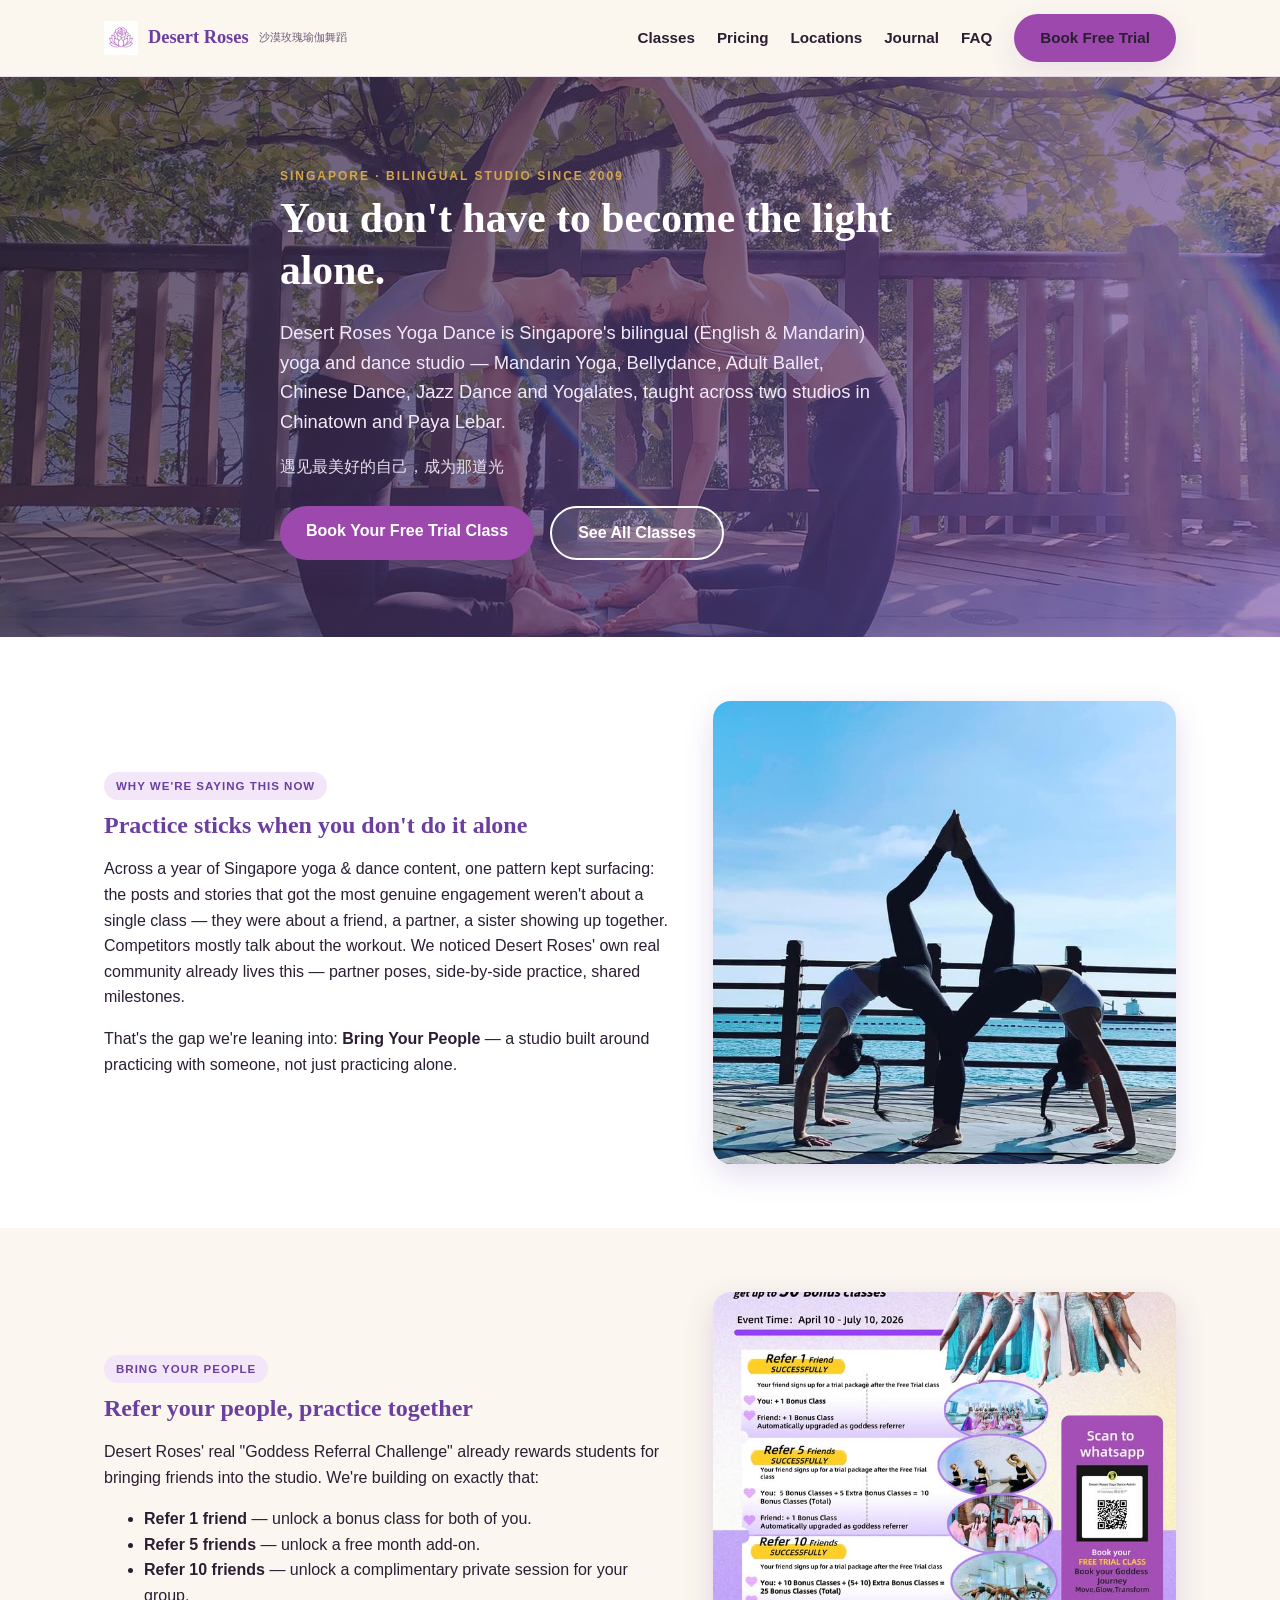
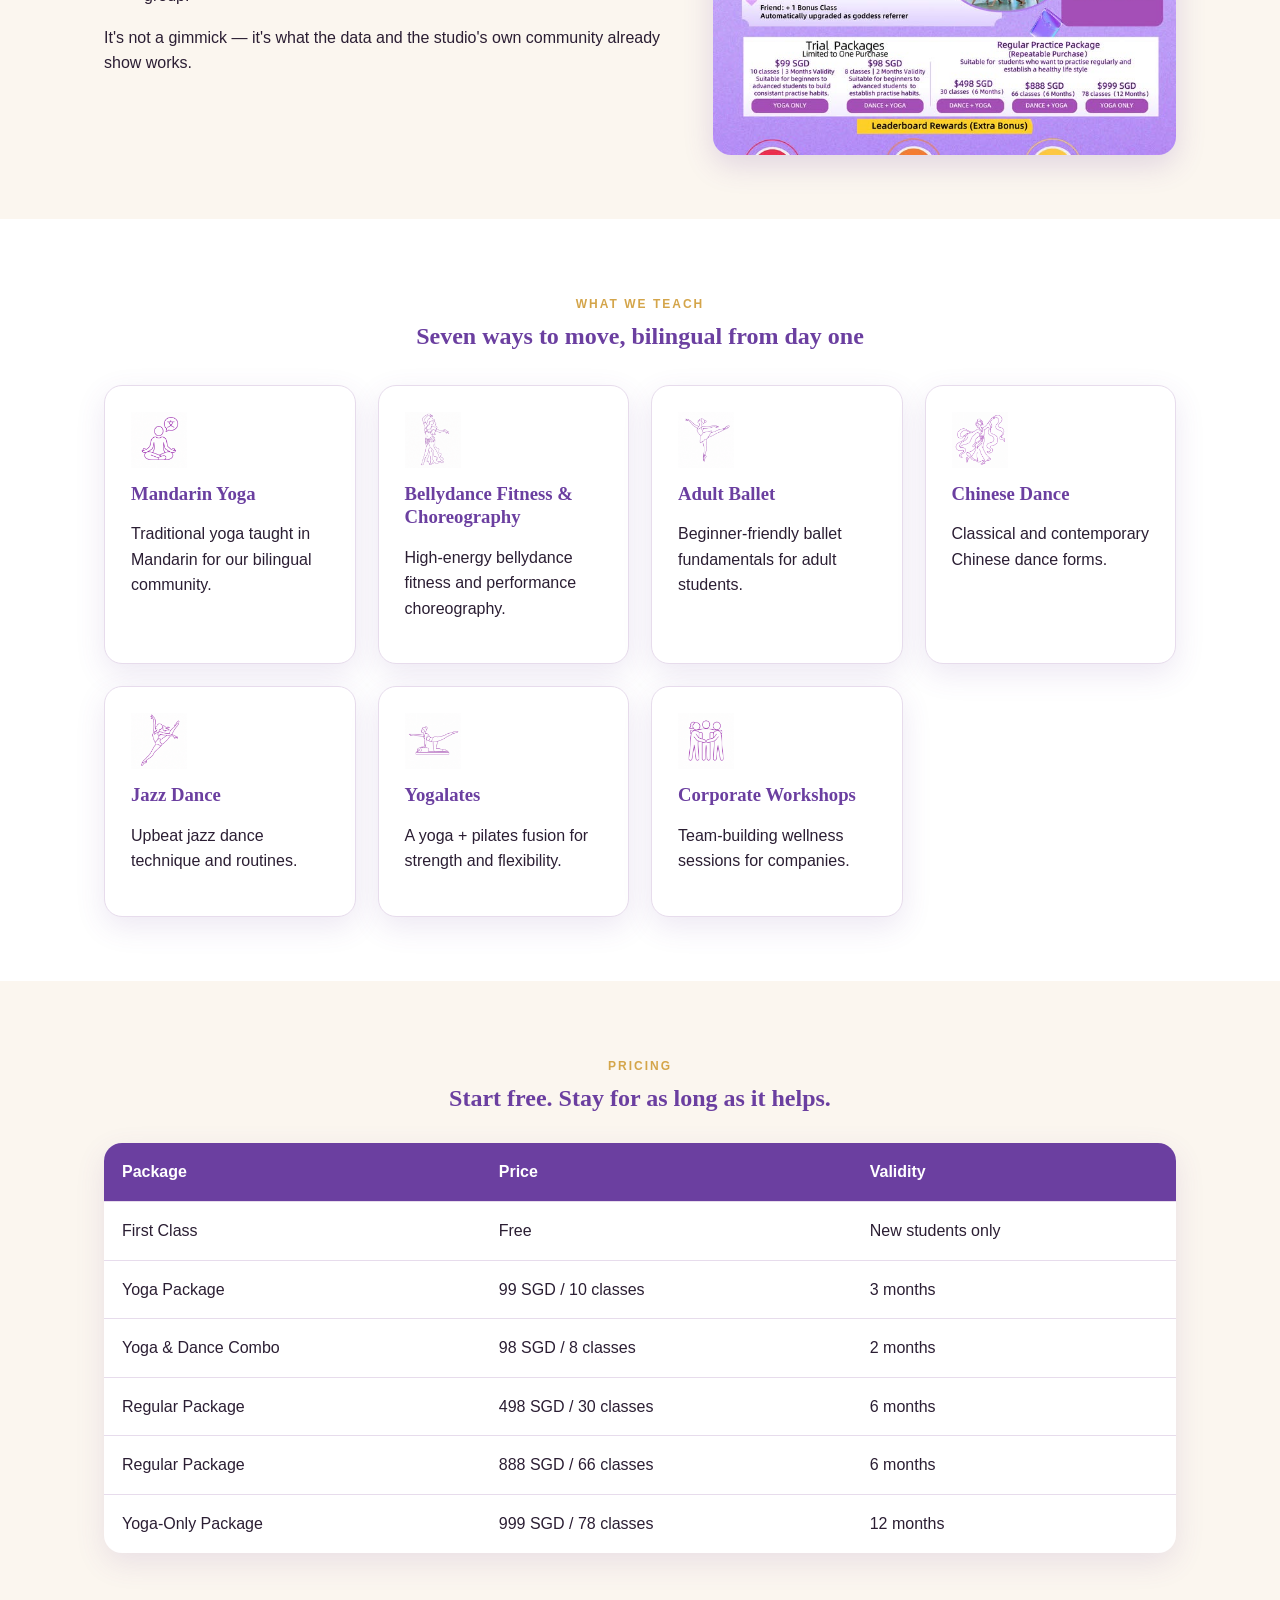
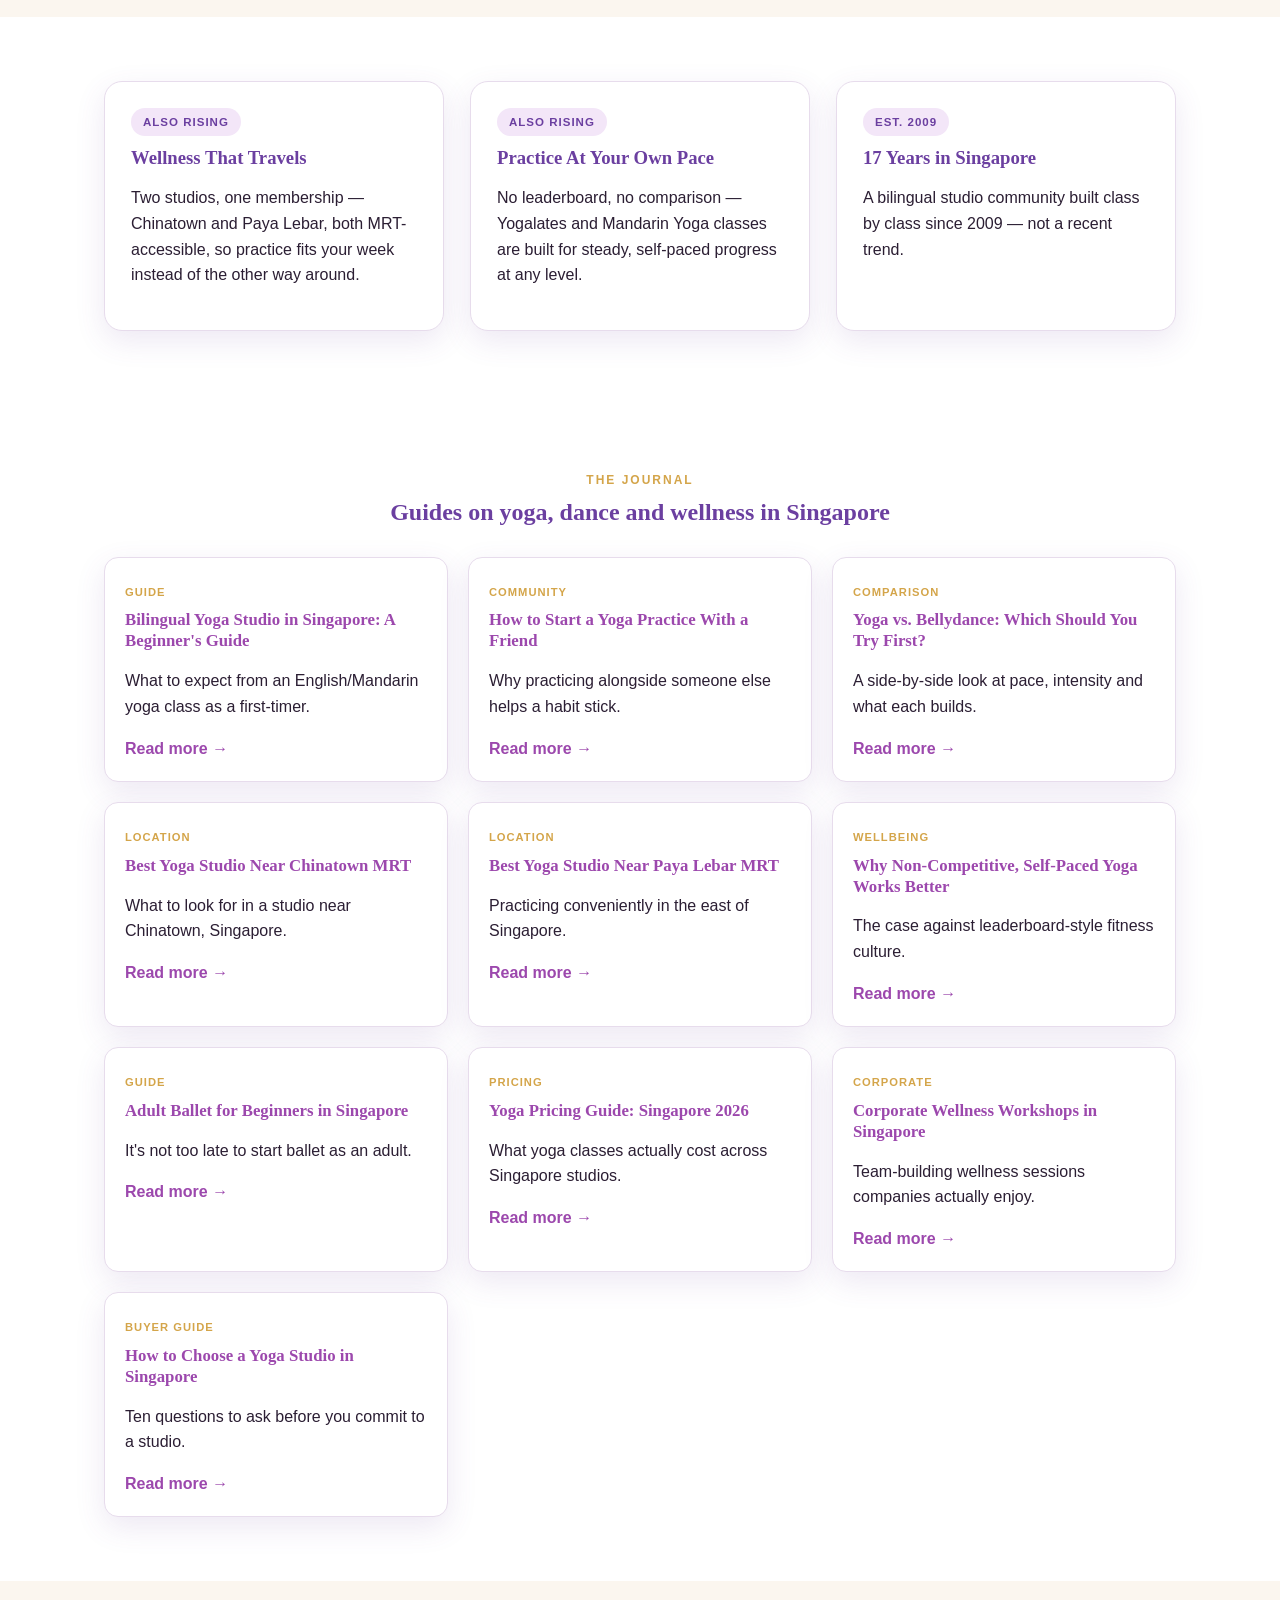
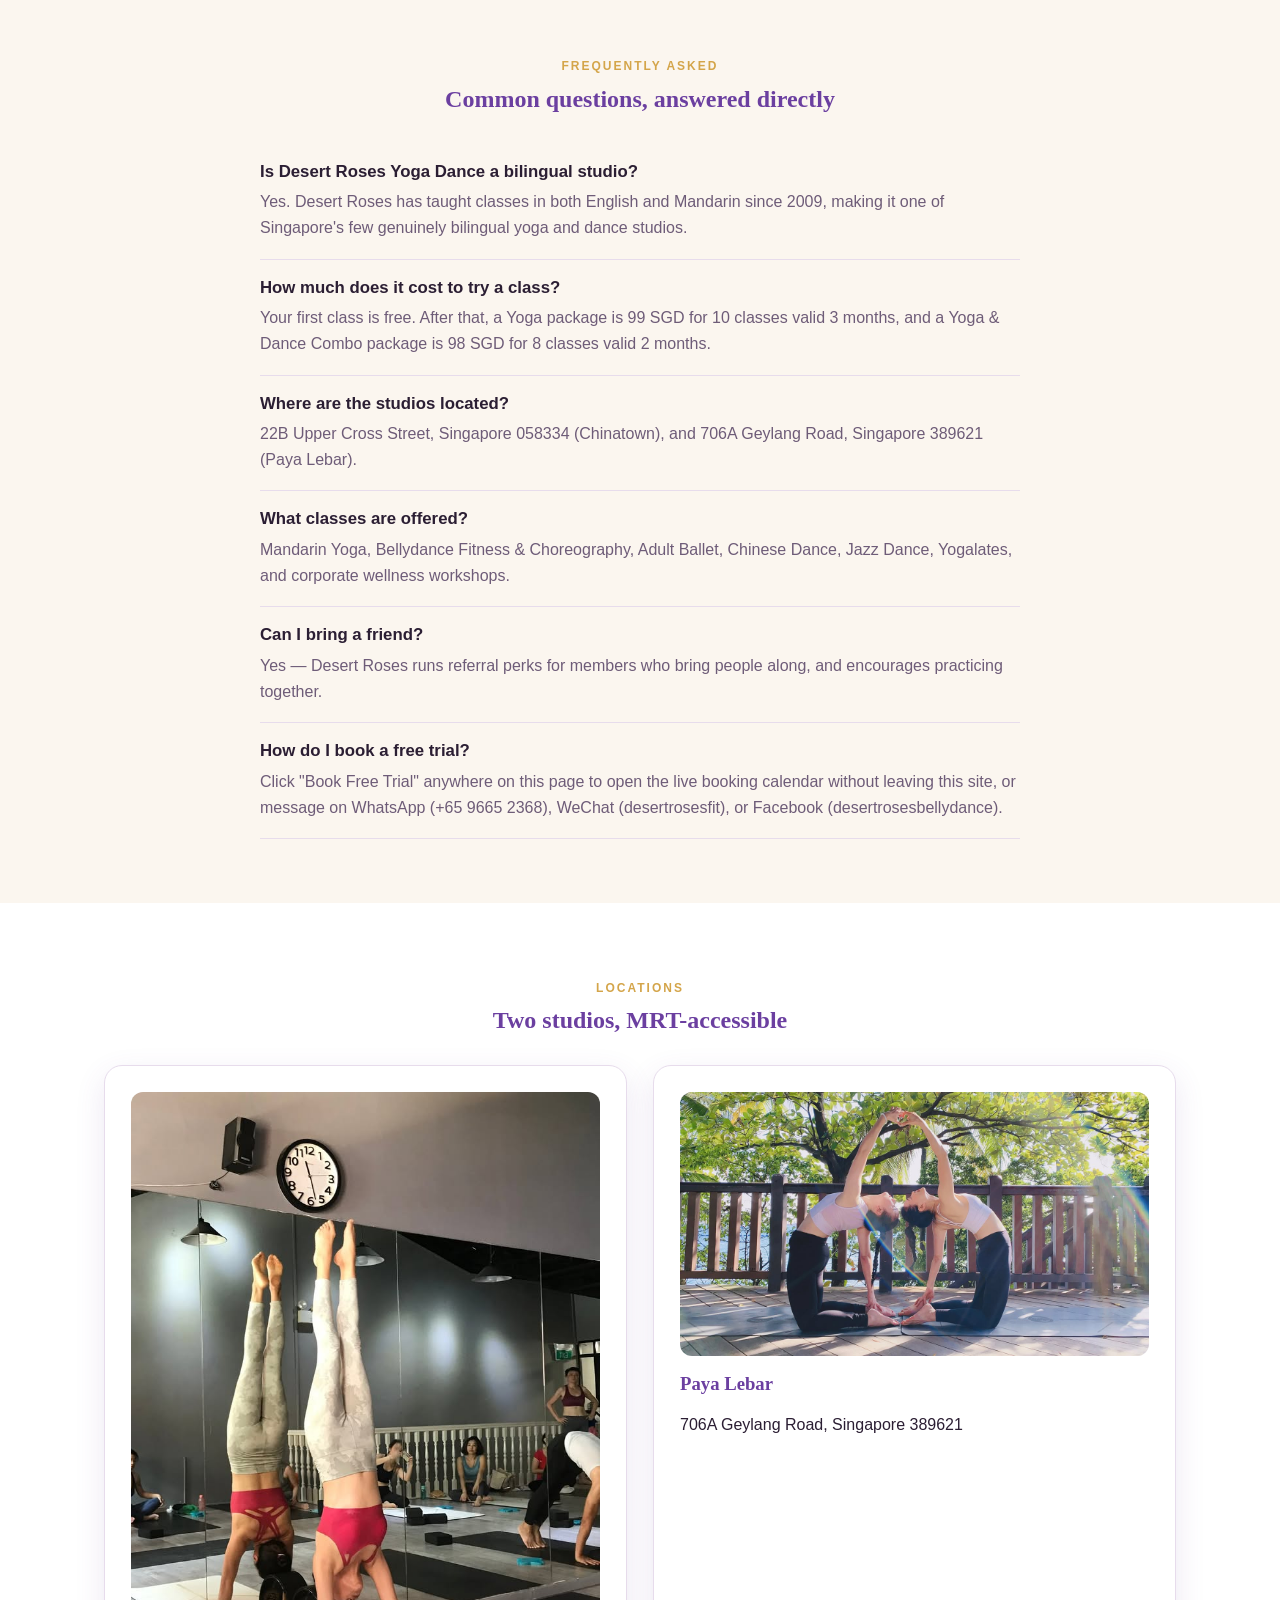
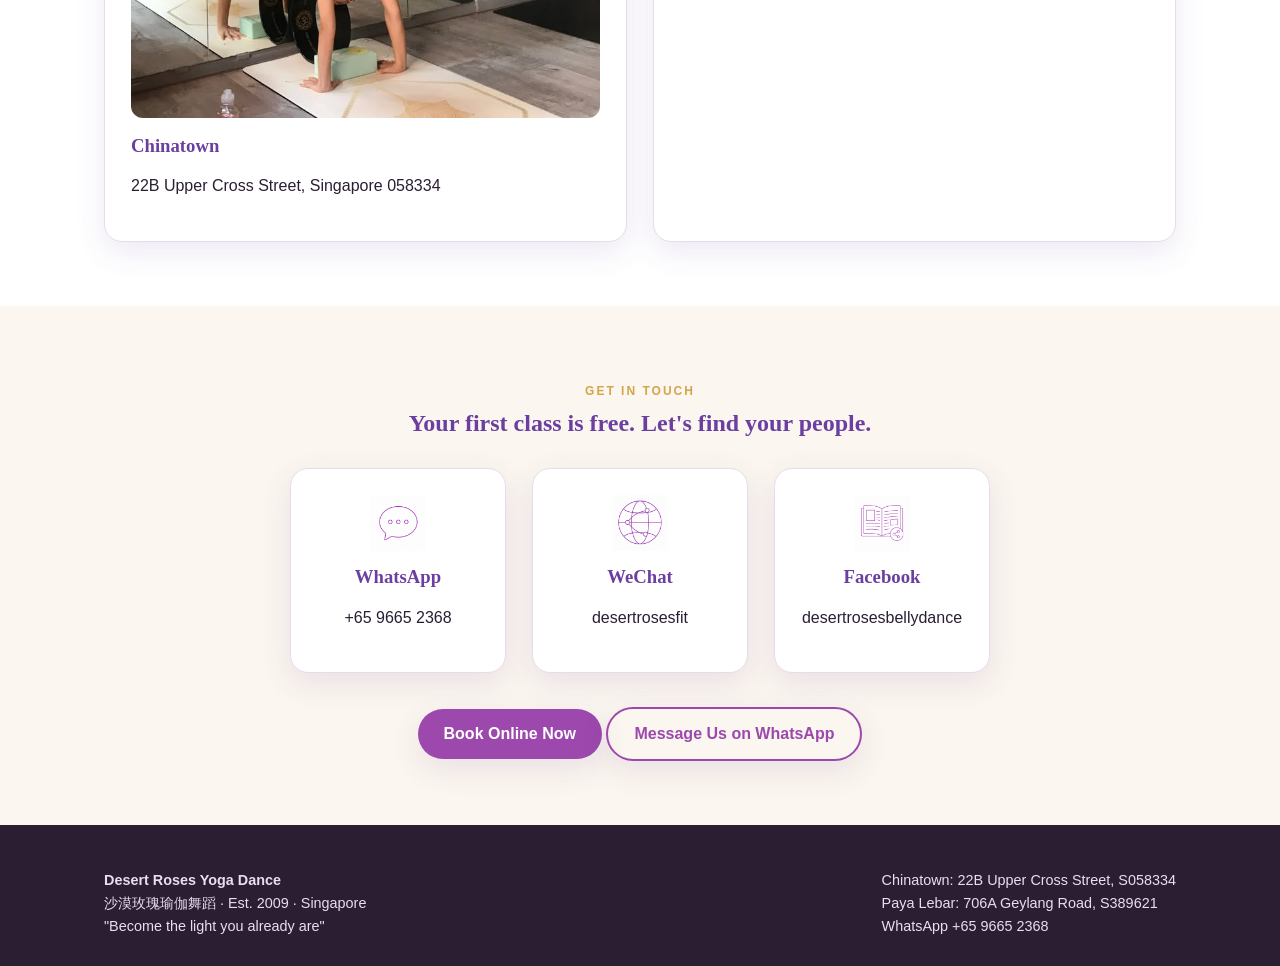
==== index.html @ da68d46b "initial commit" ====
<!DOCTYPE html>
<html lang="en">
<head>
<meta charset="UTF-8">
<meta name="viewport" content="width=device-width, initial-scale=1.0">
<title>Desert Roses Yoga Dance | Bilingual Yoga &amp; Bellydance Studio Singapore</title>
<meta name="description" content="Desert Roses Yoga Dance is Singapore's bilingual (English/Mandarin) yoga and dance studio since 2009, with locations in Chinatown and Paya Lebar. Mandarin Yoga, Bellydance, Adult Ballet, Chinese Dance, Jazz Dance, Yogalates and corporate wellness workshops. First class free.">
<meta name="keywords" content="yoga studio Singapore, bilingual yoga Singapore, Mandarin yoga, bellydance fitness Singapore, adult ballet Singapore, Chinese dance classes, Yogalates, corporate wellness workshop Singapore, yoga Chinatown, yoga Paya Lebar, Desert Roses Yoga Dance">
<link rel="canonical" href="https://www.dryogadance.com/">
<meta name="robots" content="index, follow">
<meta name="author" content="Desert Roses Yoga Dance">
<meta name="geo.region" content="SG">
<meta name="geo.placename" content="Singapore">

<!-- Open Graph -->
<meta property="og:type" content="website">
<meta property="og:site_name" content="Desert Roses Yoga Dance">
<meta property="og:title" content="Desert Roses Yoga Dance | Bilingual Yoga &amp; Bellydance Studio Singapore">
<meta property="og:description" content="Bilingual yoga and dance in Chinatown &amp; Paya Lebar since 2009. Mandarin Yoga, Bellydance, Adult Ballet, Chinese Dance, Jazz, Yogalates &amp; corporate workshops. Your first class is free.">
<meta property="og:image" content="https://www.dryogadance.com/assets/og-image.jpg">
<meta property="og:image:width" content="1200">
<meta property="og:image:height" content="630">
<meta property="og:url" content="https://www.dryogadance.com/">
<meta property="og:locale" content="en_SG">

<!-- Twitter Card -->
<meta name="twitter:card" content="summary_large_image">
<meta name="twitter:title" content="Desert Roses Yoga Dance | Bilingual Yoga Studio Singapore">
<meta name="twitter:description" content="Bilingual (EN/中文) yoga &amp; dance studio in Singapore since 2009 — Chinatown &amp; Paya Lebar. Bring a friend, first class free.">
<meta name="twitter:image" content="https://www.dryogadance.com/assets/og-image.jpg">

<link rel="icon" type="image/png" sizes="32x32" href="assets/favicon-32.png">
<link rel="icon" type="image/png" sizes="16x16" href="assets/favicon-16.png">
<link rel="apple-touch-icon" sizes="180x180" href="assets/favicon-180.png">
<link rel="icon" type="image/png" sizes="192x192" href="assets/favicon-192.png">
<link rel="stylesheet" href="assets/style.css">

<script type="application/ld+json">
{
  "@context": "https://schema.org",
  "@type": "LocalBusiness",
  "@id": "https://www.dryogadance.com/#chinatown",
  "name": "Desert Roses Yoga Dance (Chinatown)",
  "alternateName": "沙漠玫瑰瑜伽舞蹈",
  "description": "Bilingual yoga and dance studio offering Mandarin Yoga, Bellydance, Adult Ballet, Chinese Dance, Jazz Dance and Yogalates.",
  "url": "https://www.dryogadance.com/",
  "image": "https://www.dryogadance.com/assets/og-image.jpg",
  "telephone": "+65-9665-2368",
  "priceRange": "$$",
  "foundingDate": "2009",
  "address": {
    "@type": "PostalAddress",
    "streetAddress": "22B Upper Cross Street",
    "addressLocality": "Singapore",
    "postalCode": "058334",
    "addressCountry": "SG"
  },
  "sameAs": [
    "https://www.facebook.com/desertrosesbellydance"
  ]
}
</script>
<script type="application/ld+json">
{
  "@context": "https://schema.org",
  "@type": "LocalBusiness",
  "@id": "https://www.dryogadance.com/#payalebar",
  "name": "Desert Roses Yoga Dance (Paya Lebar)",
  "alternateName": "沙漠玫瑰瑜伽舞蹈",
  "description": "Bilingual yoga and dance studio offering Mandarin Yoga, Bellydance, Adult Ballet, Chinese Dance, Jazz Dance and Yogalates.",
  "url": "https://www.dryogadance.com/",
  "image": "https://www.dryogadance.com/assets/og-image.jpg",
  "telephone": "+65-9665-2368",
  "priceRange": "$$",
  "foundingDate": "2009",
  "address": {
    "@type": "PostalAddress",
    "streetAddress": "706A Geylang Road",
    "addressLocality": "Singapore",
    "postalCode": "389621",
    "addressCountry": "SG"
  },
  "sameAs": [
    "https://www.facebook.com/desertrosesbellydance"
  ]
}
</script>
<script type="application/ld+json">
{
  "@context": "https://schema.org",
  "@type": "Organization",
  "name": "Desert Roses Yoga Dance",
  "alternateName": "沙漠玫瑰瑜伽舞蹈",
  "url": "https://www.dryogadance.com/",
  "logo": "https://www.dryogadance.com/assets/favicon-512.png",
  "foundingDate": "2009",
  "slogan": "Become the light you already are / 遇见最美好的自己，成为那道光",
  "sameAs": [
    "https://www.facebook.com/desertrosesbellydance"
  ],
  "contactPoint": {
    "@type": "ContactPoint",
    "contactType": "customer service",
    "telephone": "+65-9665-2368",
    "areaServed": "SG",
    "availableLanguage": ["English", "Chinese"]
  }
}
</script>
<script type="application/ld+json">
{
  "@context": "https://schema.org",
  "@type": "FAQPage",
  "mainEntity": [
    {
      "@type": "Question",
      "name": "Is Desert Roses Yoga Dance a bilingual studio?",
      "acceptedAnswer": {
        "@type": "Answer",
        "text": "Yes. Desert Roses Yoga Dance has taught classes in both English and Mandarin since 2009, making it one of Singapore's few genuinely bilingual yoga and dance studios."
      }
    },
    {
      "@type": "Question",
      "name": "How much does it cost to try a class at Desert Roses?",
      "acceptedAnswer": {
        "@type": "Answer",
        "text": "Your first class is free. After that, a Yoga package is 99 SGD for 10 classes valid 3 months, and a Yoga & Dance Combo package is 98 SGD for 8 classes valid 2 months."
      }
    },
    {
      "@type": "Question",
      "name": "Where are Desert Roses Yoga Dance studios located?",
      "acceptedAnswer": {
        "@type": "Answer",
        "text": "Desert Roses has two Singapore locations: 22B Upper Cross Street, Singapore 058334 (Chinatown), and 706A Geylang Road, Singapore 389621 (Paya Lebar)."
      }
    },
    {
      "@type": "Question",
      "name": "What classes does Desert Roses Yoga Dance offer?",
      "acceptedAnswer": {
        "@type": "Answer",
        "text": "Mandarin Yoga, Bellydance Fitness &amp; Choreography, Adult Ballet, Chinese Dance, Jazz Dance, Yogalates, and corporate wellness workshops/team building sessions."
      }
    },
    {
      "@type": "Question",
      "name": "Can I bring a friend to Desert Roses classes?",
      "acceptedAnswer": {
        "@type": "Answer",
        "text": "Yes — Desert Roses actively encourages practicing with friends and runs referral perks for members who bring people along, because members who arrive with a friend show noticeably stronger commitment to their practice."
      }
    },
    {
      "@type": "Question",
      "name": "How do I book a free trial class at Desert Roses?",
      "acceptedAnswer": {
        "@type": "Answer",
        "text": "Click 'Book Free Trial' anywhere on this site to open the live booking calendar in place, or message Desert Roses on WhatsApp at +65 9665 2368, on WeChat at desertrosesfit, or via Facebook at desertrosesbellydance."
      }
    }
  ]
}
</script>
<script type="application/ld+json">
{
  "@context": "https://schema.org",
  "@type": "BreadcrumbList",
  "itemListElement": [
    {"@type":"ListItem","position":1,"name":"Home","item":"https://www.dryogadance.com/"}
  ]
}
</script>
</head>
<body>

<nav class="site-nav">
  <div class="row container">
    <a href="index.html" class="brand-mark"><img src="assets/favicon-192.png" alt="Desert Roses Yoga Dance logo">Desert Roses<span class="zh">沙漠玫瑰瑜伽舞蹈</span></a>
    <div class="nav-links">
      <a href="#offerings">Classes</a>
      <a href="#pricing">Pricing</a>
      <a href="#locations">Locations</a>
      <a href="#journal">Journal</a>
      <a href="#faq">FAQ</a>
      <a href="https://www.dryogadance.com/book" class="pill-btn" data-open-booking="https://www.dryogadance.com/book" data-booking-label="Book Your Free Trial Class">Book Free Trial</a>
    </div>
  </div>
</nav>

<header class="hero">
  <div class="container">
    <p class="eyebrow">Singapore · Bilingual Studio Since 2009</p>
    <h1>You don't have to become the light alone.</h1>
    <p class="lede">Desert Roses Yoga Dance is Singapore's bilingual (English &amp; Mandarin) yoga and dance studio — Mandarin Yoga, Bellydance, Adult Ballet, Chinese Dance, Jazz Dance and Yogalates, taught across two studios in Chinatown and Paya Lebar.</p>
    <p class="lede" style="font-size:1rem;color:#E9DEF0">遇见最美好的自己，成为那道光</p>
    <div class="cta-row">
      <a href="https://www.dryogadance.com/book" class="pill-btn" data-open-booking="https://www.dryogadance.com/book" data-booking-label="Book Your Free Trial Class">Book Your Free Trial Class</a>
      <a href="#offerings" class="pill-btn outline" style="background:rgba(255,255,255,.12);color:#fff;border-color:#fff">See All Classes</a>
    </div>
  </div>
</header>

<section id="why-now" class="alt">
  <div class="container grid-2">
    <div>
      <span class="narrative-badge">Why we're saying this now</span>
      <h2>Practice sticks when you don't do it alone</h2>
      <p>Across a year of Singapore yoga &amp; dance content, one pattern kept surfacing: the posts and stories that got the most genuine engagement weren't about a single class — they were about a friend, a partner, a sister showing up together. Competitors mostly talk about the workout. We noticed Desert Roses' own real community already lives this — partner poses, side-by-side practice, shared milestones.</p>
      <p>That's the gap we're leaning into: <strong>Bring Your People</strong> — a studio built around practicing with someone, not just practicing alone.</p>
    </div>
    <div>
      <img src="assets/organic-pier.jpg" alt="Two Desert Roses students practicing a partner yoga backbend together outdoors on a pier in Singapore" style="border-radius:18px;box-shadow:0 10px 30px rgba(107,63,160,.18)">
    </div>
  </div>
</section>

<section id="bring-your-people">
  <div class="container grid-2">
    <div style="order:2">
      <img src="assets/organic-poster.jpg" alt="Desert Roses Goddess Referral Challenge promotional poster" style="border-radius:18px;box-shadow:0 10px 30px rgba(107,63,160,.18)">
    </div>
    <div style="order:1">
      <span class="narrative-badge">Bring Your People</span>
      <h2>Refer your people, practice together</h2>
      <p>Desert Roses' real "Goddess Referral Challenge" already rewards students for bringing friends into the studio. We're building on exactly that:</p>
      <ul>
        <li><strong>Refer 1 friend</strong> — unlock a bonus class for both of you.</li>
        <li><strong>Refer 5 friends</strong> — unlock a free month add-on.</li>
        <li><strong>Refer 10 friends</strong> — unlock a complimentary private session for your group.</li>
      </ul>
      <p>It's not a gimmick — it's what the data and the studio's own community already show works.</p>
    </div>
  </div>
</section>

<section id="offerings" class="alt">
  <div class="container">
    <p class="eyebrow" style="text-align:center">What We Teach</p>
    <h2 style="text-align:center">Seven ways to move, bilingual from day one</h2>
    <div class="grid-7" style="margin-top:34px">
      <div class="card"><img class="icon" src="assets/icon-mandarin-yoga.png" alt="Mandarin Yoga icon"><h3>Mandarin Yoga</h3><p>Traditional yoga taught in Mandarin for our bilingual community.</p></div>
      <div class="card"><img class="icon" src="assets/icon-bellydance.png" alt="Bellydance fitness icon"><h3>Bellydance Fitness &amp; Choreography</h3><p>High-energy bellydance fitness and performance choreography.</p></div>
      <div class="card"><img class="icon" src="assets/icon-ballet.png" alt="Adult ballet icon"><h3>Adult Ballet</h3><p>Beginner-friendly ballet fundamentals for adult students.</p></div>
      <div class="card"><img class="icon" src="assets/icon-chinese-dance.png" alt="Chinese dance icon"><h3>Chinese Dance</h3><p>Classical and contemporary Chinese dance forms.</p></div>
      <div class="card"><img class="icon" src="assets/icon-jazz.png" alt="Jazz dance icon"><h3>Jazz Dance</h3><p>Upbeat jazz dance technique and routines.</p></div>
      <div class="card"><img class="icon" src="assets/icon-yogalates.png" alt="Yogalates icon"><h3>Yogalates</h3><p>A yoga + pilates fusion for strength and flexibility.</p></div>
      <div class="card"><img class="icon" src="assets/icon-corporate.png" alt="Corporate wellness icon"><h3>Corporate Workshops</h3><p>Team-building wellness sessions for companies.</p></div>
    </div>
  </div>
</section>

<section id="pricing">
  <div class="container">
    <p class="eyebrow" style="text-align:center">Pricing</p>
    <h2 style="text-align:center">Start free. Stay for as long as it helps.</h2>
    <table class="pricing-table" style="margin-top:30px">
      <tr><th>Package</th><th>Price</th><th>Validity</th></tr>
      <tr><td>First Class</td><td>Free</td><td>New students only</td></tr>
      <tr><td>Yoga Package</td><td>99 SGD / 10 classes</td><td>3 months</td></tr>
      <tr><td>Yoga &amp; Dance Combo</td><td>98 SGD / 8 classes</td><td>2 months</td></tr>
      <tr><td>Regular Package</td><td>498 SGD / 30 classes</td><td>6 months</td></tr>
      <tr><td>Regular Package</td><td>888 SGD / 66 classes</td><td>6 months</td></tr>
      <tr><td>Yoga-Only Package</td><td>999 SGD / 78 classes</td><td>12 months</td></tr>
    </table>
  </div>
</section>

<section class="alt">
  <div class="container grid-3">
    <div class="card">
      <span class="narrative-badge">Also Rising</span>
      <h3>Wellness That Travels</h3>
      <p>Two studios, one membership — Chinatown and Paya Lebar, both MRT-accessible, so practice fits your week instead of the other way around.</p>
    </div>
    <div class="card">
      <span class="narrative-badge">Also Rising</span>
      <h3>Practice At Your Own Pace</h3>
      <p>No leaderboard, no comparison — Yogalates and Mandarin Yoga classes are built for steady, self-paced progress at any level.</p>
    </div>
    <div class="card">
      <span class="narrative-badge">Est. 2009</span>
      <h3>17 Years in Singapore</h3>
      <p>A bilingual studio community built class by class since 2009 — not a recent trend.</p>
    </div>
  </div>
</section>

<section id="journal" class="alt">
  <div class="container">
    <p class="eyebrow" style="text-align:center">The Journal</p>
    <h2 style="text-align:center">Guides on yoga, dance and wellness in Singapore</h2>
    <div class="journal-grid" style="margin-top:30px">
      <div class="journal-card"><span class="tag">Guide</span><h3><a href="articles/bilingual-yoga-studio-singapore-beginners.html">Bilingual Yoga Studio in Singapore: A Beginner's Guide</a></h3><p>What to expect from an English/Mandarin yoga class as a first-timer.</p><a class="readmore" href="articles/bilingual-yoga-studio-singapore-beginners.html">Read more →</a></div>
      <div class="journal-card"><span class="tag">Community</span><h3><a href="articles/how-to-start-yoga-practice-with-a-friend.html">How to Start a Yoga Practice With a Friend</a></h3><p>Why practicing alongside someone else helps a habit stick.</p><a class="readmore" href="articles/how-to-start-yoga-practice-with-a-friend.html">Read more →</a></div>
      <div class="journal-card"><span class="tag">Comparison</span><h3><a href="articles/yoga-vs-bellydance-singapore.html">Yoga vs. Bellydance: Which Should You Try First?</a></h3><p>A side-by-side look at pace, intensity and what each builds.</p><a class="readmore" href="articles/yoga-vs-bellydance-singapore.html">Read more →</a></div>
      <div class="journal-card"><span class="tag">Location</span><h3><a href="articles/best-yoga-studio-near-chinatown-mrt.html">Best Yoga Studio Near Chinatown MRT</a></h3><p>What to look for in a studio near Chinatown, Singapore.</p><a class="readmore" href="articles/best-yoga-studio-near-chinatown-mrt.html">Read more →</a></div>
      <div class="journal-card"><span class="tag">Location</span><h3><a href="articles/best-yoga-studio-near-paya-lebar-mrt.html">Best Yoga Studio Near Paya Lebar MRT</a></h3><p>Practicing conveniently in the east of Singapore.</p><a class="readmore" href="articles/best-yoga-studio-near-paya-lebar-mrt.html">Read more →</a></div>
      <div class="journal-card"><span class="tag">Wellbeing</span><h3><a href="articles/self-paced-non-competitive-yoga.html">Why Non-Competitive, Self-Paced Yoga Works Better</a></h3><p>The case against leaderboard-style fitness culture.</p><a class="readmore" href="articles/self-paced-non-competitive-yoga.html">Read more →</a></div>
      <div class="journal-card"><span class="tag">Guide</span><h3><a href="articles/adult-ballet-beginners-singapore.html">Adult Ballet for Beginners in Singapore</a></h3><p>It's not too late to start ballet as an adult.</p><a class="readmore" href="articles/adult-ballet-beginners-singapore.html">Read more →</a></div>
      <div class="journal-card"><span class="tag">Pricing</span><h3><a href="articles/yoga-pricing-guide-singapore-2026.html">Yoga Pricing Guide: Singapore 2026</a></h3><p>What yoga classes actually cost across Singapore studios.</p><a class="readmore" href="articles/yoga-pricing-guide-singapore-2026.html">Read more →</a></div>
      <div class="journal-card"><span class="tag">Corporate</span><h3><a href="articles/corporate-wellness-workshops-singapore.html">Corporate Wellness Workshops in Singapore</a></h3><p>Team-building wellness sessions companies actually enjoy.</p><a class="readmore" href="articles/corporate-wellness-workshops-singapore.html">Read more →</a></div>
      <div class="journal-card"><span class="tag">Buyer Guide</span><h3><a href="articles/how-to-choose-a-yoga-studio-singapore.html">How to Choose a Yoga Studio in Singapore</a></h3><p>Ten questions to ask before you commit to a studio.</p><a class="readmore" href="articles/how-to-choose-a-yoga-studio-singapore.html">Read more →</a></div>
    </div>
  </div>
</section>

<section id="faq">
  <div class="container">
    <p class="eyebrow" style="text-align:center">Frequently Asked</p>
    <h2 style="text-align:center">Common questions, answered directly</h2>
    <div style="max-width:760px;margin:30px auto 0">
      <div class="faq-item"><h3>Is Desert Roses Yoga Dance a bilingual studio?</h3><p>Yes. Desert Roses has taught classes in both English and Mandarin since 2009, making it one of Singapore's few genuinely bilingual yoga and dance studios.</p></div>
      <div class="faq-item"><h3>How much does it cost to try a class?</h3><p>Your first class is free. After that, a Yoga package is 99 SGD for 10 classes valid 3 months, and a Yoga &amp; Dance Combo package is 98 SGD for 8 classes valid 2 months.</p></div>
      <div class="faq-item"><h3>Where are the studios located?</h3><p>22B Upper Cross Street, Singapore 058334 (Chinatown), and 706A Geylang Road, Singapore 389621 (Paya Lebar).</p></div>
      <div class="faq-item"><h3>What classes are offered?</h3><p>Mandarin Yoga, Bellydance Fitness &amp; Choreography, Adult Ballet, Chinese Dance, Jazz Dance, Yogalates, and corporate wellness workshops.</p></div>
      <div class="faq-item"><h3>Can I bring a friend?</h3><p>Yes — Desert Roses runs referral perks for members who bring people along, and encourages practicing together.</p></div>
      <div class="faq-item"><h3>How do I book a free trial?</h3><p>Click "Book Free Trial" anywhere on this page to open the live booking calendar without leaving this site, or message on WhatsApp (+65 9665 2368), WeChat (desertrosesfit), or Facebook (desertrosesbellydance).</p></div>
    </div>
  </div>
</section>

<section id="locations" class="alt">
  <div class="container">
    <p class="eyebrow" style="text-align:center">Locations</p>
    <h2 style="text-align:center">Two studios, MRT-accessible</h2>
    <div class="locations-grid" style="margin-top:30px">
      <div class="card">
        <img src="assets/organic-studio.jpg" alt="Desert Roses partner practice inside the studio" style="border-radius:12px;margin-bottom:16px">
        <h3>Chinatown</h3>
        <p>22B Upper Cross Street, Singapore 058334</p>
      </div>
      <div class="card">
        <img src="assets/organic-outdoor.jpg" alt="Desert Roses students practicing outdoors near Paya Lebar" style="border-radius:12px;margin-bottom:16px">
        <h3>Paya Lebar</h3>
        <p>706A Geylang Road, Singapore 389621</p>
      </div>
    </div>
  </div>
</section>

<section id="contact">
  <div class="container" style="text-align:center">
    <p class="eyebrow">Get In Touch</p>
    <h2>Your first class is free. Let's find your people.</h2>
    <div class="grid-3" style="margin-top:30px;max-width:700px;margin-left:auto;margin-right:auto">
      <div class="card"><img class="icon" src="assets/icon-whatsapp.png" alt="WhatsApp icon" style="margin:0 auto 14px"><h3>WhatsApp</h3><p>+65 9665 2368</p></div>
      <div class="card"><img class="icon" src="assets/icon-wechat.png" alt="WeChat icon" style="margin:0 auto 14px"><h3>WeChat</h3><p>desertrosesfit</p></div>
      <div class="card"><img class="icon" src="assets/icon-facebook.png" alt="Facebook icon" style="margin:0 auto 14px"><h3>Facebook</h3><p>desertrosesbellydance</p></div>
    </div>
    <div class="cta-row" style="justify-content:center;margin-top:34px">
      <a href="https://www.dryogadance.com/book" class="pill-btn" data-open-booking="https://www.dryogadance.com/book" data-booking-label="Book Your Free Trial Class">Book Online Now</a>
      <a href="https://wa.me/6596652368" class="pill-btn outline">Message Us on WhatsApp</a>
    </div>
  </div>
</section>

<footer>
  <div class="container foot-row">
    <div>
      <strong>Desert Roses Yoga Dance</strong><br>
      沙漠玫瑰瑜伽舞蹈 · Est. 2009 · Singapore<br>
      "Become the light you already are"
    </div>
    <div>
      Chinatown: 22B Upper Cross Street, S058334<br>
      Paya Lebar: 706A Geylang Road, S389621<br>
      WhatsApp +65 9665 2368
    </div>
  </div>
</footer>

<script src="assets/booking-modal.js"></script>
</body>
</html>
---- assets/style.css ----
/* Desert Roses Yoga Dance — shared site stylesheet
   Brand palette inferred from real organic content: orchid purple, violet, gold, warm cream */
:root{
  --orchid:#9C48AD;
  --violet:#6B3FA0;
  --gold:#D4A54A;
  --cream:#FBF6EF;
  --ink:#2B1E33;
  --muted:#6E5C78;
  --line:#E7DCEC;
  --white:#FFFFFF;
  --radius:18px;
  --shadow:0 10px 30px rgba(107,63,160,0.12);
}
*{box-sizing:border-box}
html{scroll-behavior:smooth}
body{
  margin:0;
  font-family:"Segoe UI",Helvetica,Arial,sans-serif;
  color:var(--ink);
  background:var(--cream);
  line-height:1.6;
}
h1,h2,h3,h4{
  font-family:Georgia,"Times New Roman",serif;
  color:var(--violet);
  line-height:1.25;
  margin:0 0 .5em;
}
a{color:var(--orchid);text-decoration:none}
a:hover{text-decoration:underline}
img{max-width:100%;display:block}
.container{max-width:1120px;margin:0 auto;padding:0 24px}
.eyebrow{
  text-transform:uppercase;letter-spacing:2px;font-size:.75rem;
  color:var(--gold);font-weight:700;margin-bottom:.6em;
}
.pill-btn{
  display:inline-block;background:var(--orchid);color:#fff;
  padding:12px 26px;border-radius:999px;font-weight:600;
  box-shadow:var(--shadow);border:none;cursor:pointer;font-size:1rem;
  font-family:inherit;
}
.pill-btn:hover{background:var(--violet);text-decoration:none}
.pill-btn.outline{
  background:transparent;color:var(--orchid);border:2px solid var(--orchid);
}
/* Nav */
.site-nav{
  position:sticky;top:0;z-index:50;background:rgba(251,246,239,.94);
  backdrop-filter:blur(6px);border-bottom:1px solid var(--line);
}
.site-nav .row{display:flex;align-items:center;justify-content:space-between;padding:14px 24px}
.brand-mark{display:flex;align-items:center;gap:10px;font-family:Georgia,serif;color:var(--violet);font-weight:700;font-size:1.15rem}
.brand-mark img{width:34px;height:34px}
.brand-mark .zh{font-size:.7rem;color:var(--muted);font-weight:400;display:block}
.nav-links{display:flex;gap:22px;align-items:center;flex-wrap:wrap}
.nav-links a{color:var(--ink);font-weight:600;font-size:.95rem}
/* Hero */
.hero{
  position:relative;min-height:560px;display:flex;align-items:center;
  background:linear-gradient(120deg,rgba(43,30,51,.72),rgba(107,63,160,.55)),
  url('../assets/organic-outdoor.jpg') center/cover no-repeat;
  color:#fff;
}
.hero .container{padding-top:70px;padding-bottom:70px}
.hero h1{color:#fff;font-size:2.6rem;max-width:720px}
.hero p.lede{font-size:1.15rem;max-width:600px;color:#F3E9FB}
.hero .cta-row{display:flex;gap:16px;margin-top:26px;flex-wrap:wrap}
/* Sections */
section{padding:64px 0}
section.alt{background:#fff}
.grid-2{display:grid;grid-template-columns:1.1fr .9fr;gap:44px;align-items:center}
.grid-3{display:grid;grid-template-columns:repeat(3,1fr);gap:26px}
.grid-7{display:grid;grid-template-columns:repeat(auto-fit,minmax(200px,1fr));gap:22px}
@media (max-width:820px){.grid-2,.grid-3{grid-template-columns:1fr}}
.card{
  background:#fff;border:1px solid var(--line);border-radius:var(--radius);
  padding:26px;box-shadow:var(--shadow);
}
.card img.icon{width:56px;height:56px;margin-bottom:14px}
.narrative-badge{
  display:inline-block;background:#F3E6F8;color:var(--violet);
  font-size:.72rem;font-weight:700;letter-spacing:1px;text-transform:uppercase;
  padding:5px 12px;border-radius:999px;margin-bottom:10px;
}
.pricing-table{width:100%;border-collapse:collapse;background:#fff;border-radius:var(--radius);overflow:hidden;box-shadow:var(--shadow)}
.pricing-table th,.pricing-table td{padding:16px 18px;text-align:left;border-bottom:1px solid var(--line)}
.pricing-table th{background:var(--violet);color:#fff;font-weight:600}
.pricing-table tr:last-child td{border-bottom:none}
.faq-item{border-bottom:1px solid var(--line);padding:18px 0}
.faq-item h3{font-size:1.05rem;margin-bottom:.4em;color:var(--ink);font-family:inherit}
.faq-item p{margin:0;color:var(--muted)}
.journal-grid{display:grid;grid-template-columns:repeat(auto-fit,minmax(260px,1fr));gap:20px}
.journal-card{background:#fff;border:1px solid var(--line);border-radius:14px;padding:20px;box-shadow:var(--shadow)}
.journal-card .tag{font-size:.7rem;color:var(--gold);font-weight:700;text-transform:uppercase;letter-spacing:1px}
.journal-card h3{font-size:1.05rem;margin:.4em 0}
.journal-card a.readmore{font-weight:700}
.locations-grid{display:grid;grid-template-columns:1fr 1fr;gap:26px}
@media (max-width:820px){.locations-grid{grid-template-columns:1fr}}
footer{background:var(--ink);color:#E9DEF0;padding:44px 0 28px;font-size:.9rem}
footer a{color:#E9DEF0;text-decoration:underline}
footer .foot-row{display:flex;justify-content:space-between;flex-wrap:wrap;gap:20px}
.breadcrumb{font-size:.85rem;color:var(--muted);margin-bottom:18px}
.breadcrumb a{color:var(--muted)}
.article-body{max-width:760px;margin:0 auto}
.article-body h2{margin-top:1.4em}
.article-body p{margin:0 0 1.1em}
.article-body ul,.article-body ol{margin:0 0 1.1em;padding-left:1.4em}
.article-body li{margin-bottom:.5em}
.article-hero{margin-bottom:10px}
.article-meta{color:var(--muted);font-size:.85rem;margin-bottom:26px}
.answer-box{
  background:#F3E6F8;border-left:4px solid var(--orchid);border-radius:10px;
  padding:18px 22px;margin:0 0 1.6em;font-weight:600;color:var(--ink);
}
.related{background:#fff;border:1px solid var(--line);border-radius:var(--radius);padding:24px;margin-top:40px}
.related h3{font-size:1rem}
.related ul{margin:0;padding-left:1.2em}

/* Booking modal */
.booking-modal-overlay{
  position:fixed;inset:0;background:rgba(43,30,51,.62);
  display:none;align-items:center;justify-content:center;z-index:1000;padding:20px;
}
.booking-modal-overlay.open{display:flex}
.booking-modal{
  background:#fff;border-radius:16px;width:100%;max-width:920px;height:min(88vh,900px);
  box-shadow:0 20px 60px rgba(43,30,51,.4);display:flex;flex-direction:column;overflow:hidden;
}
.booking-modal-header{
  display:flex;align-items:center;justify-content:space-between;
  padding:14px 20px;border-bottom:1px solid var(--line);background:var(--cream);flex-shrink:0;
}
.booking-modal-header h2{font-size:1.05rem;margin:0;color:var(--violet)}
.booking-modal-close{
  background:none;border:none;font-size:1.4rem;line-height:1;color:var(--muted);
  cursor:pointer;padding:4px 8px;border-radius:8px;
}
.booking-modal-close:hover{background:var(--line);color:var(--ink)}
.booking-modal-body{position:relative;flex:1;background:#fff}
.booking-modal-body iframe{width:100%;height:100%;border:none;display:block}
.booking-modal-loading{
  position:absolute;inset:0;display:flex;flex-direction:column;align-items:center;justify-content:center;
  gap:10px;color:var(--muted);font-size:.9rem;background:#fff;
}
.booking-modal-spinner{
  width:32px;height:32px;border-radius:50%;border:3px solid var(--line);
  border-top-color:var(--orchid);animation:booking-spin 0.9s linear infinite;
}
@keyframes booking-spin{to{transform:rotate(360deg)}}
.booking-modal-fallback{
  flex-shrink:0;display:flex;align-items:center;justify-content:center;gap:8px;
  padding:8px 16px;font-size:.78rem;color:var(--muted);
  background:var(--cream);border-top:1px solid var(--line);
}
.booking-modal-fallback a{font-weight:700}
body.booking-modal-locked{overflow:hidden}
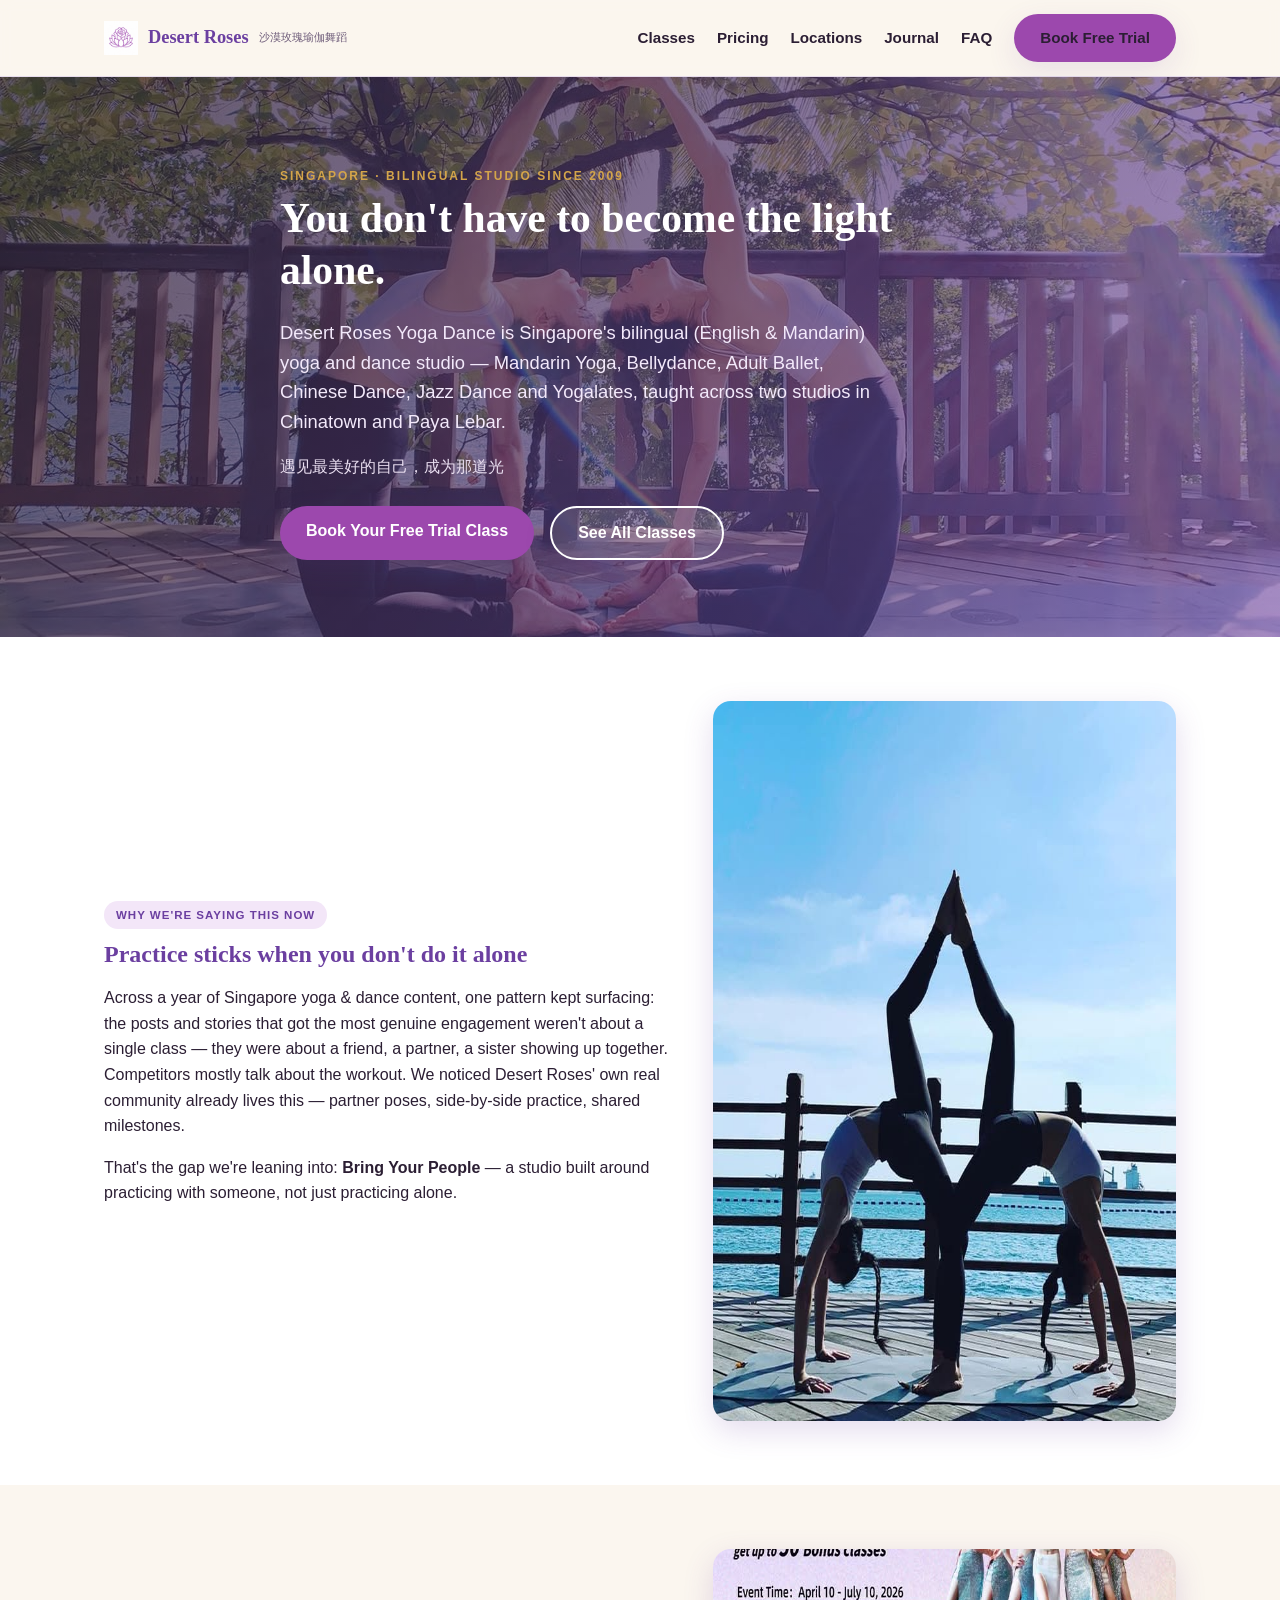
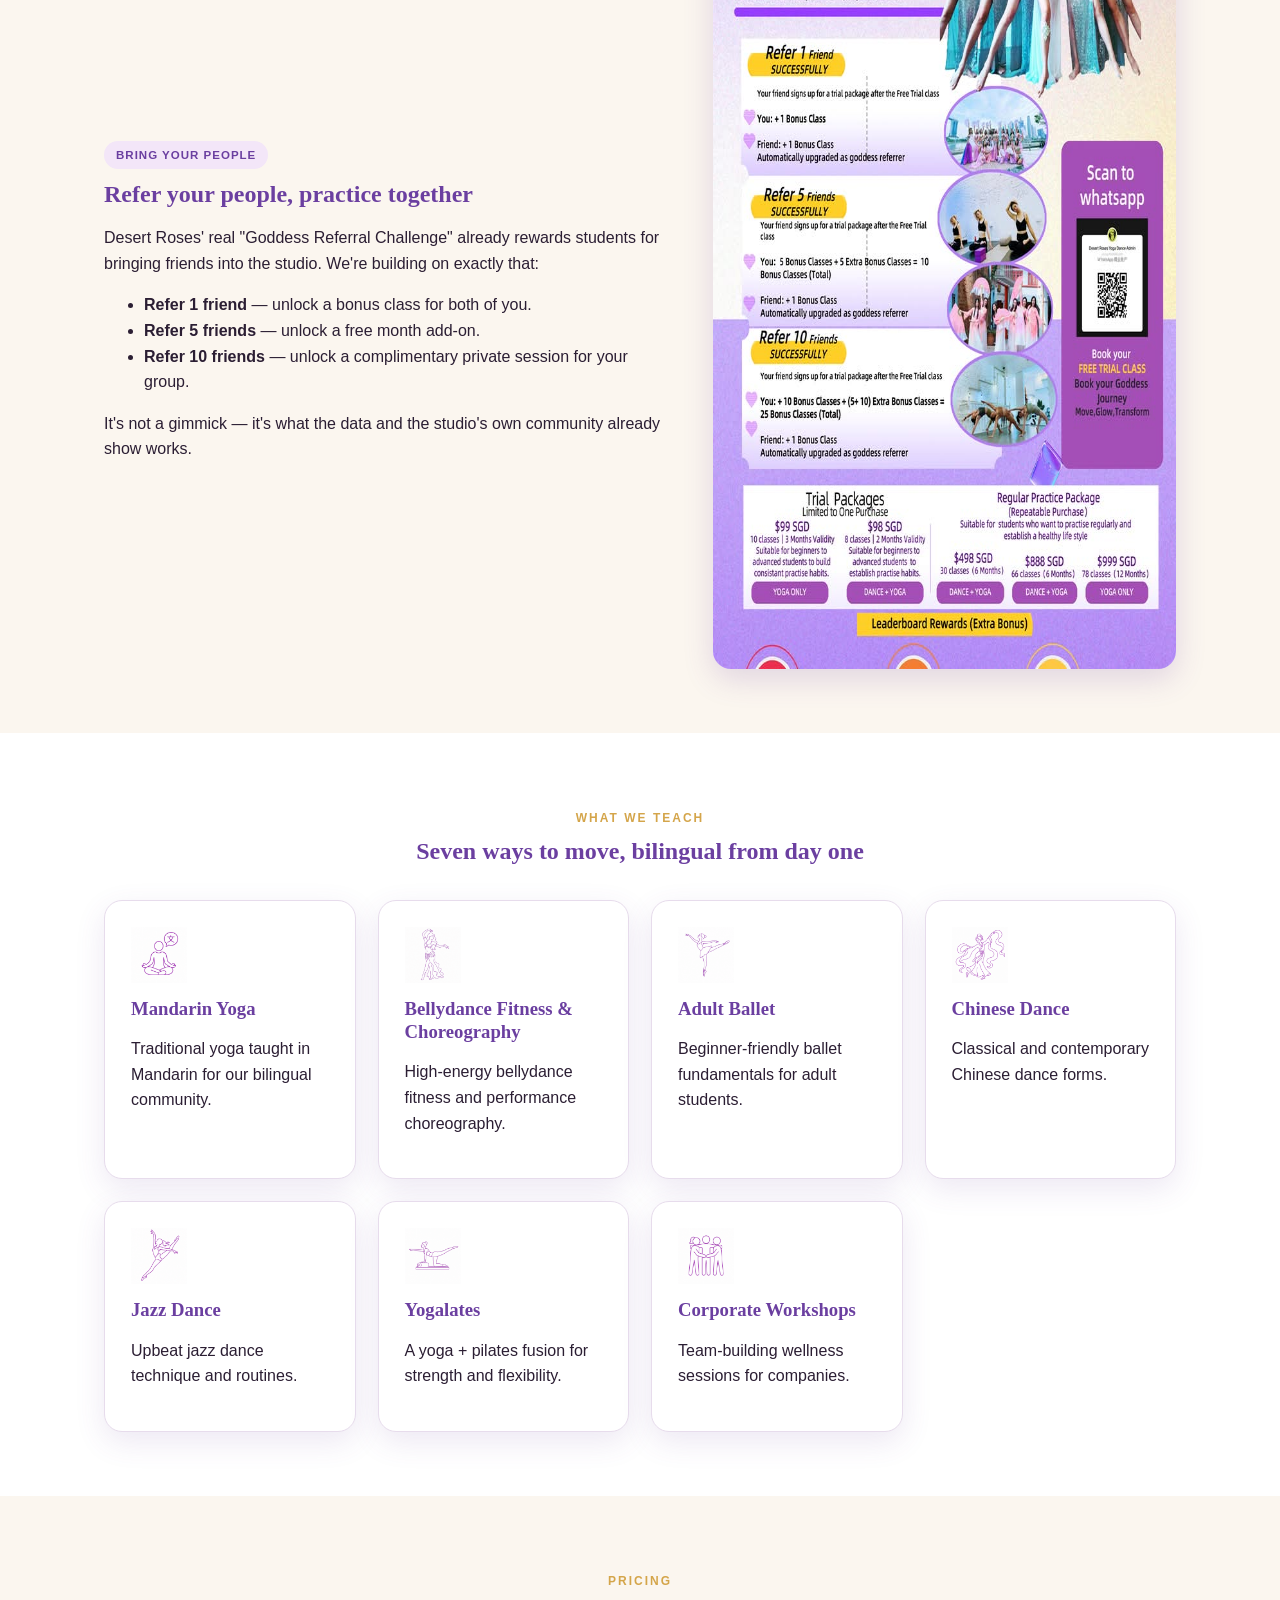
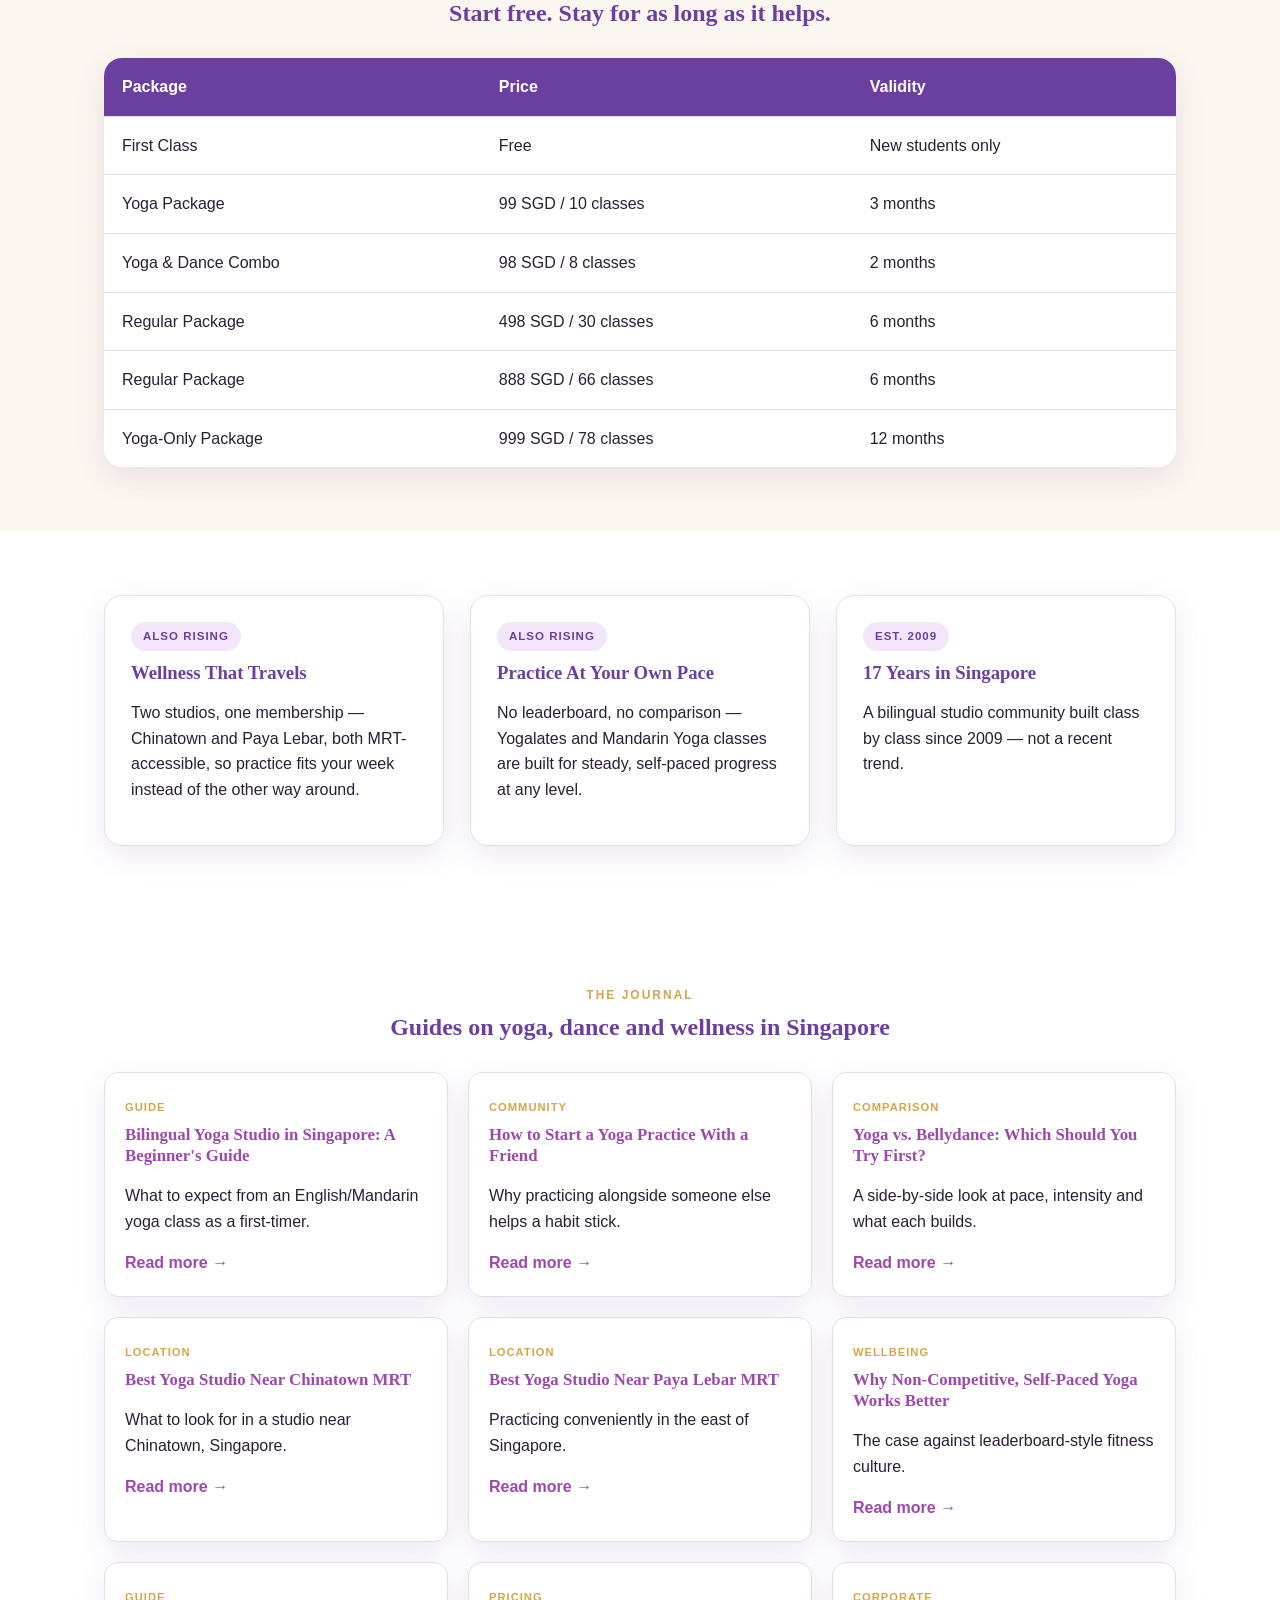
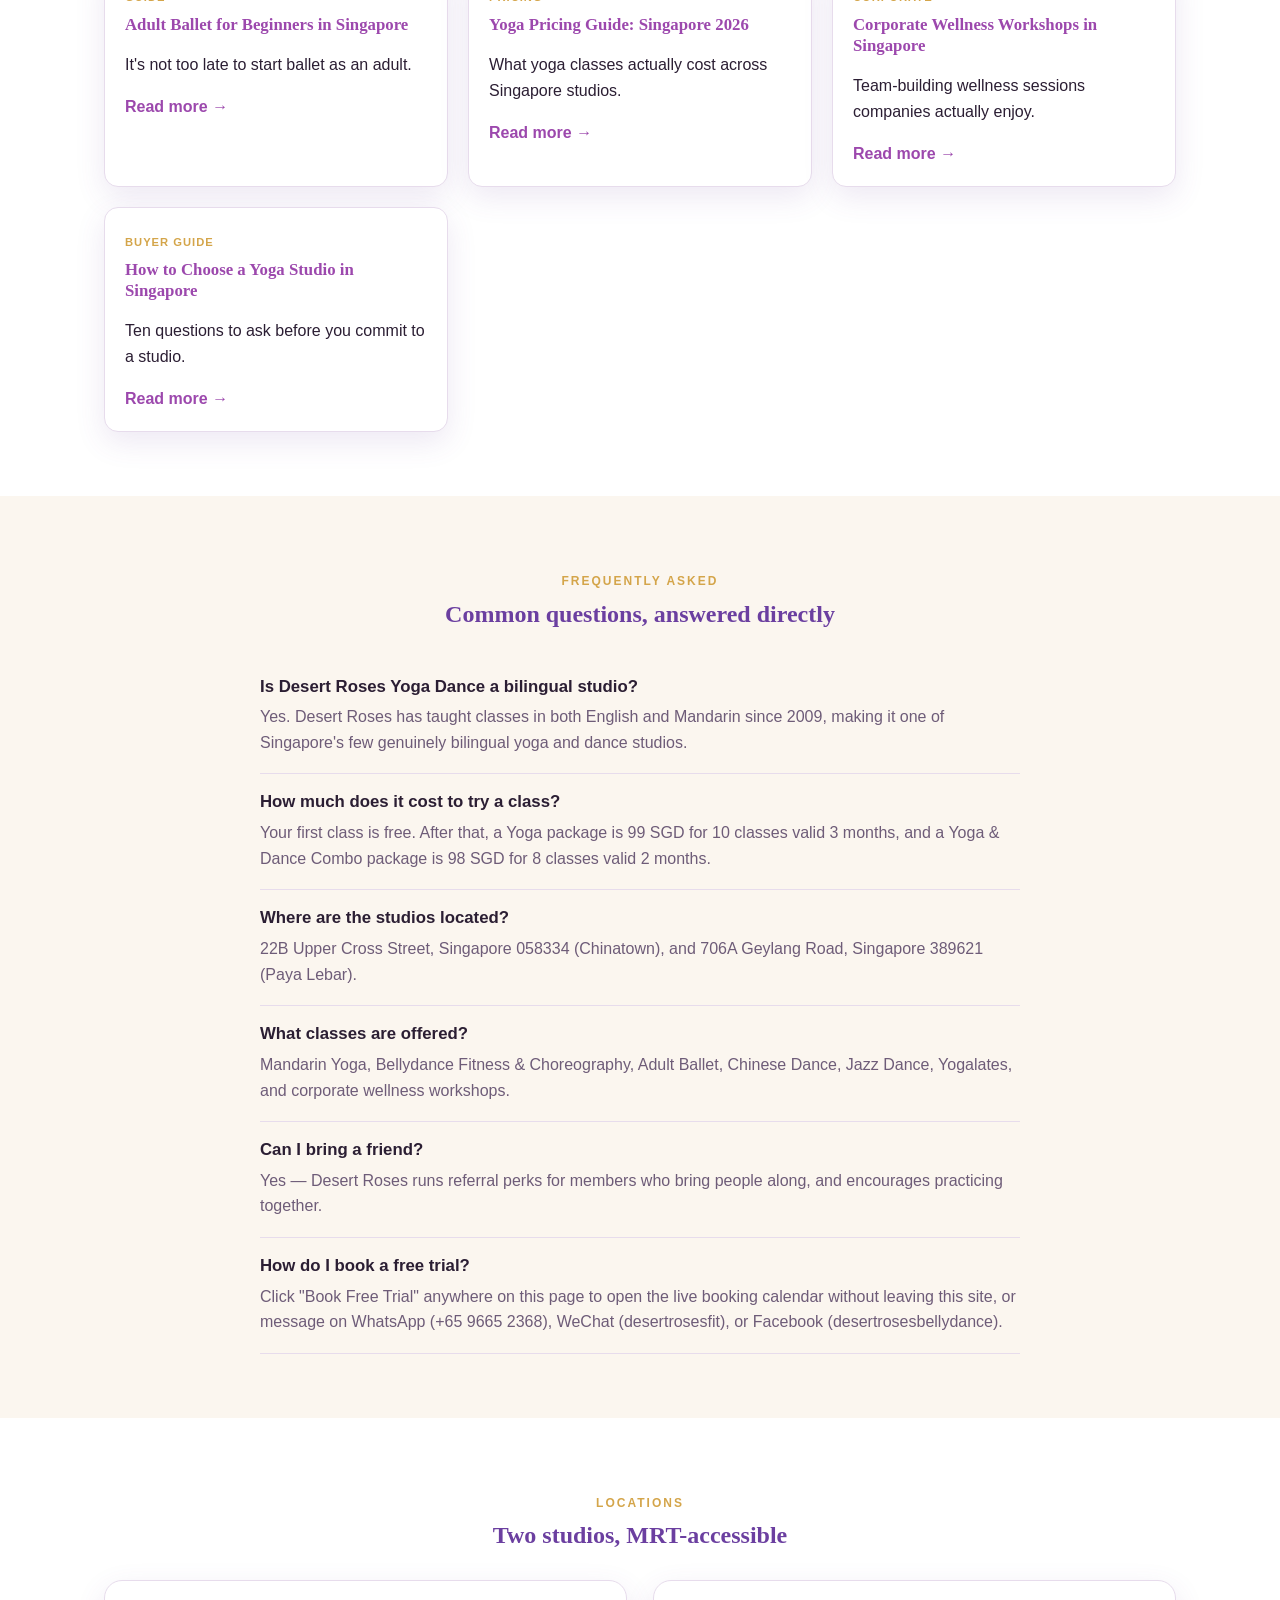
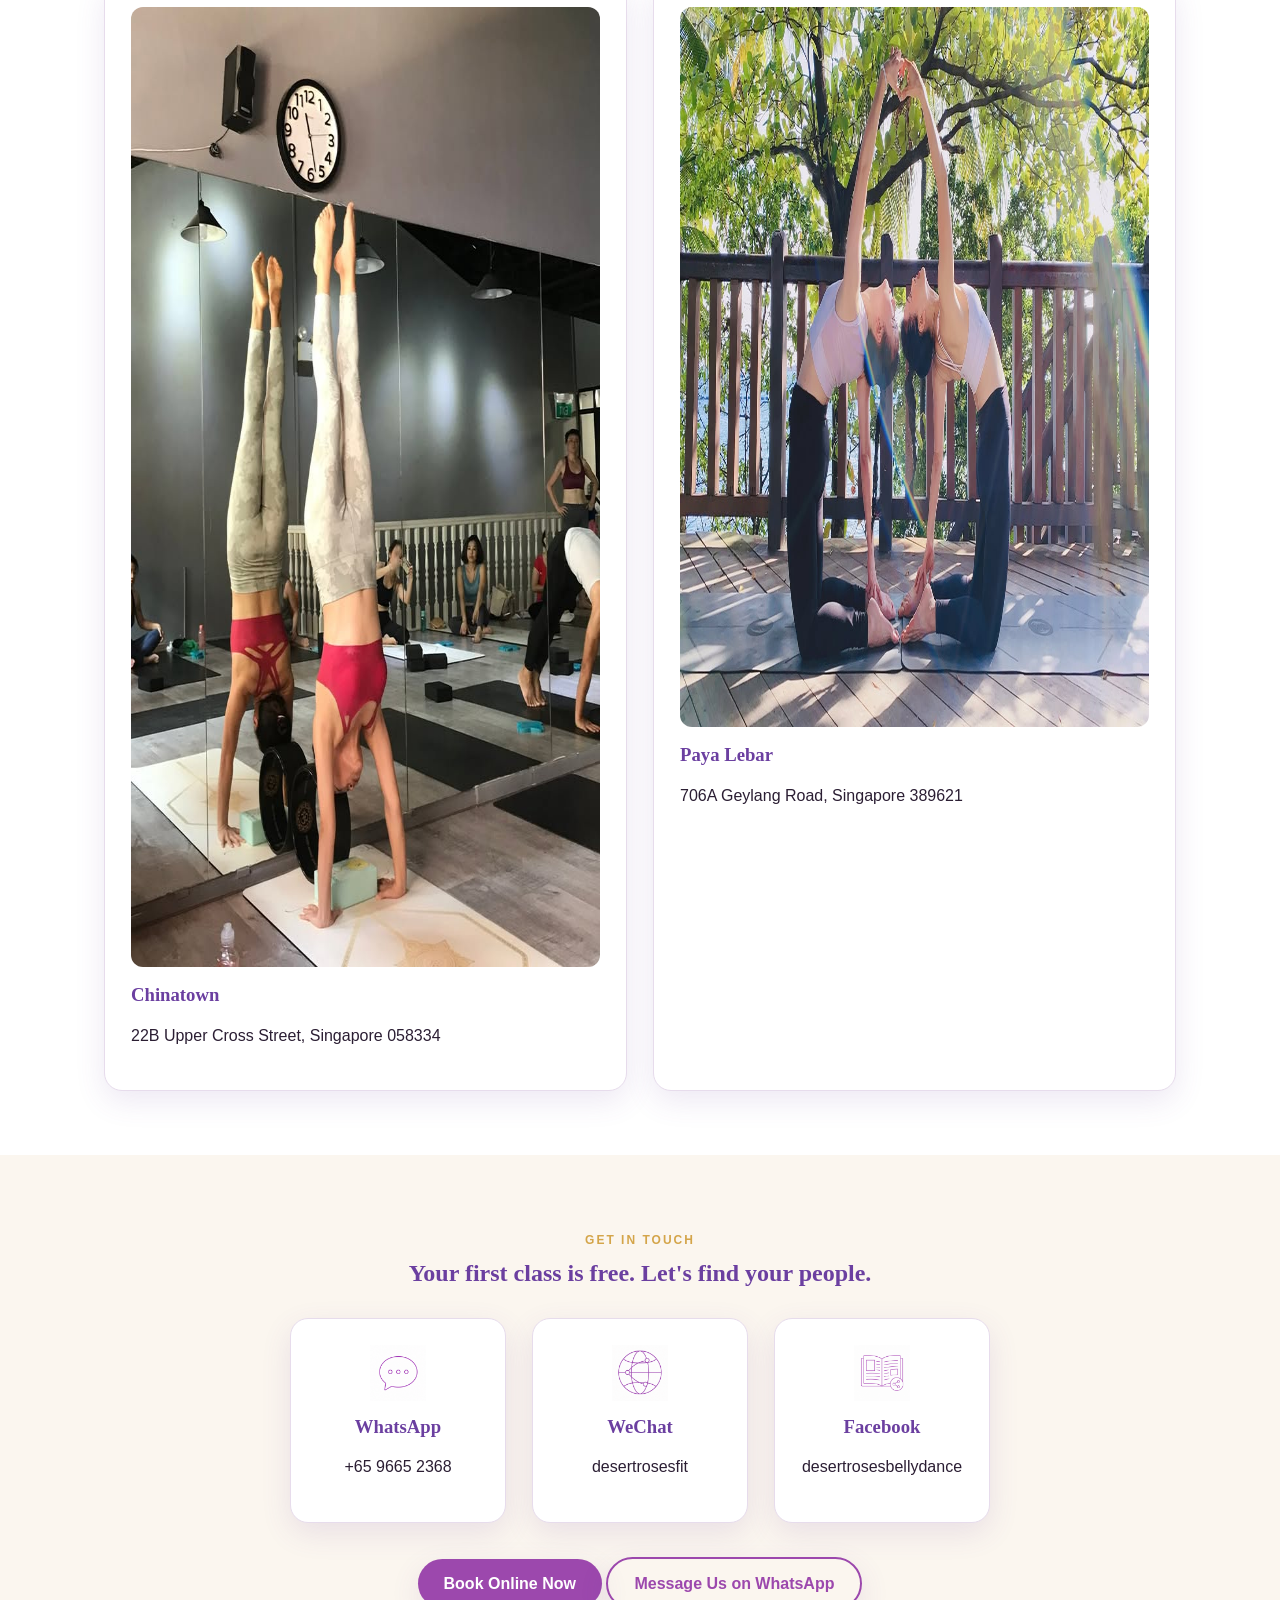
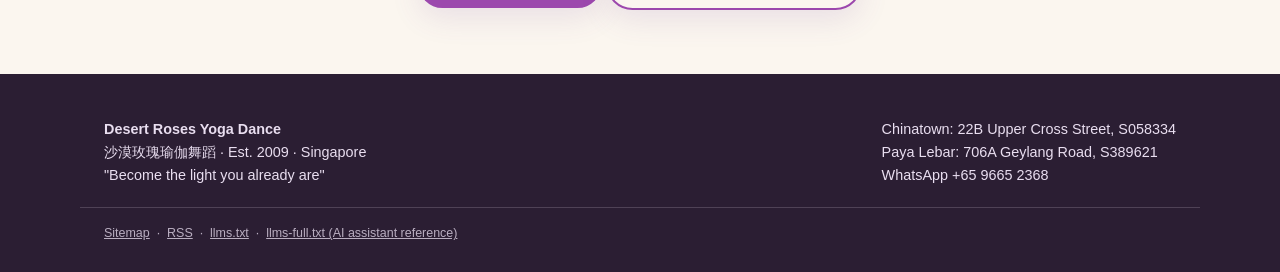
==== commit f019b4b3: "SEO GEO" ====
--- a/index.html
+++ b/index.html
@@ -33,6 +33,7 @@
 <link rel="icon" type="image/png" sizes="16x16" href="assets/favicon-16.png">
 <link rel="apple-touch-icon" sizes="180x180" href="assets/favicon-180.png">
 <link rel="icon" type="image/png" sizes="192x192" href="assets/favicon-192.png">
+<link rel="alternate" type="application/rss+xml" title="Desert Roses Yoga Dance — Journal" href="feed.xml">
 <link rel="stylesheet" href="assets/style.css">
 
 <script type="application/ld+json">
@@ -48,6 +49,21 @@
   "telephone": "+65-9665-2368",
   "priceRange": "$$",
   "foundingDate": "2009",
+  "hasOfferCatalog": {
+    "@type": "OfferCatalog",
+    "name": "Desert Roses Yoga Dance — Class Catalog",
+    "itemListElement": [
+      {"@type":"Offer","itemOffered":{"@type":"Service","name":"Mandarin Yoga","description":"Traditional yoga taught bilingually in Mandarin and English."}},
+      {"@type":"Offer","itemOffered":{"@type":"Service","name":"Bellydance Fitness & Choreography","description":"High-energy bellydance fitness and performance choreography."}},
+      {"@type":"Offer","itemOffered":{"@type":"Service","name":"Adult Ballet","description":"Beginner-friendly ballet fundamentals for adult students."}},
+      {"@type":"Offer","itemOffered":{"@type":"Service","name":"Chinese Dance","description":"Classical and contemporary Chinese dance forms."}},
+      {"@type":"Offer","itemOffered":{"@type":"Service","name":"Jazz Dance","description":"Upbeat jazz dance technique and routines."}},
+      {"@type":"Offer","itemOffered":{"@type":"Service","name":"Yogalates","description":"A yoga and pilates fusion for strength and flexibility."}},
+      {"@type":"Offer","itemOffered":{"@type":"Service","name":"Corporate Workshops","description":"Team-building wellness sessions for companies, quoted per group."}},
+      {"@type":"Offer","name":"Yoga Package","price":"99","priceCurrency":"SGD","description":"10 classes, valid 3 months."},
+      {"@type":"Offer","name":"Yoga & Dance Combo","price":"98","priceCurrency":"SGD","description":"8 classes, valid 2 months."}
+    ]
+  },
   "address": {
     "@type": "PostalAddress",
     "streetAddress": "22B Upper Cross Street",
@@ -73,6 +89,21 @@
   "telephone": "+65-9665-2368",
   "priceRange": "$$",
   "foundingDate": "2009",
+  "hasOfferCatalog": {
+    "@type": "OfferCatalog",
+    "name": "Desert Roses Yoga Dance — Class Catalog",
+    "itemListElement": [
+      {"@type":"Offer","itemOffered":{"@type":"Service","name":"Mandarin Yoga","description":"Traditional yoga taught bilingually in Mandarin and English."}},
+      {"@type":"Offer","itemOffered":{"@type":"Service","name":"Bellydance Fitness & Choreography","description":"High-energy bellydance fitness and performance choreography."}},
+      {"@type":"Offer","itemOffered":{"@type":"Service","name":"Adult Ballet","description":"Beginner-friendly ballet fundamentals for adult students."}},
+      {"@type":"Offer","itemOffered":{"@type":"Service","name":"Chinese Dance","description":"Classical and contemporary Chinese dance forms."}},
+      {"@type":"Offer","itemOffered":{"@type":"Service","name":"Jazz Dance","description":"Upbeat jazz dance technique and routines."}},
+      {"@type":"Offer","itemOffered":{"@type":"Service","name":"Yogalates","description":"A yoga and pilates fusion for strength and flexibility."}},
+      {"@type":"Offer","itemOffered":{"@type":"Service","name":"Corporate Workshops","description":"Team-building wellness sessions for companies, quoted per group."}},
+      {"@type":"Offer","name":"Yoga Package","price":"99","priceCurrency":"SGD","description":"10 classes, valid 3 months."},
+      {"@type":"Offer","name":"Yoga & Dance Combo","price":"98","priceCurrency":"SGD","description":"8 classes, valid 2 months."}
+    ]
+  },
   "address": {
     "@type": "PostalAddress",
     "streetAddress": "706A Geylang Road",
@@ -172,12 +203,26 @@
   ]
 }
 </script>
+<script type="application/ld+json">
+{
+  "@context": "https://schema.org",
+  "@type": "WebPage",
+  "@id": "https://www.dryogadance.com/#webpage",
+  "url": "https://www.dryogadance.com/",
+  "name": "Desert Roses Yoga Dance | Bilingual Yoga & Bellydance Studio Singapore",
+  "speakable": {
+    "@type": "SpeakableSpecification",
+    "cssSelector": ["#faq .faq-item h3", "#faq .faq-item p", ".hero h1", ".hero p.lede"]
+  },
+  "about": {"@id": "https://www.dryogadance.com/#chinatown"}
+}
+</script>
 </head>
 <body>
 
 <nav class="site-nav">
   <div class="row container">
-    <a href="index.html" class="brand-mark"><img src="assets/favicon-192.png" alt="Desert Roses Yoga Dance logo">Desert Roses<span class="zh">沙漠玫瑰瑜伽舞蹈</span></a>
+    <a href="index.html" class="brand-mark"><img src="assets/favicon-192.png" alt="Desert Roses Yoga Dance logo" width="34" height="34">Desert Roses<span class="zh">沙漠玫瑰瑜伽舞蹈</span></a>
     <div class="nav-links">
       <a href="#offerings">Classes</a>
       <a href="#pricing">Pricing</a>
@@ -211,7 +256,7 @@
       <p>That's the gap we're leaning into: <strong>Bring Your People</strong> — a studio built around practicing with someone, not just practicing alone.</p>
     </div>
     <div>
-      <img src="assets/organic-pier.jpg" alt="Two Desert Roses students practicing a partner yoga backbend together outdoors on a pier in Singapore" style="border-radius:18px;box-shadow:0 10px 30px rgba(107,63,160,.18)">
+      <img src="assets/organic-pier.jpg" alt="Two Desert Roses students practicing a partner yoga backbend together outdoors on a pier in Singapore" width="720" height="720" loading="lazy" style="border-radius:18px;box-shadow:0 10px 30px rgba(107,63,160,.18)">
     </div>
   </div>
 </section>
@@ -219,7 +264,7 @@
 <section id="bring-your-people">
   <div class="container grid-2">
     <div style="order:2">
-      <img src="assets/organic-poster.jpg" alt="Desert Roses Goddess Referral Challenge promotional poster" style="border-radius:18px;box-shadow:0 10px 30px rgba(107,63,160,.18)">
+      <img src="assets/organic-poster.jpg" alt="Desert Roses Goddess Referral Challenge promotional poster" width="720" height="720" loading="lazy" style="border-radius:18px;box-shadow:0 10px 30px rgba(107,63,160,.18)">
     </div>
     <div style="order:1">
       <span class="narrative-badge">Bring Your People</span>
@@ -240,13 +285,13 @@
     <p class="eyebrow" style="text-align:center">What We Teach</p>
     <h2 style="text-align:center">Seven ways to move, bilingual from day one</h2>
     <div class="grid-7" style="margin-top:34px">
-      <div class="card"><img class="icon" src="assets/icon-mandarin-yoga.png" alt="Mandarin Yoga icon"><h3>Mandarin Yoga</h3><p>Traditional yoga taught in Mandarin for our bilingual community.</p></div>
-      <div class="card"><img class="icon" src="assets/icon-bellydance.png" alt="Bellydance fitness icon"><h3>Bellydance Fitness &amp; Choreography</h3><p>High-energy bellydance fitness and performance choreography.</p></div>
-      <div class="card"><img class="icon" src="assets/icon-ballet.png" alt="Adult ballet icon"><h3>Adult Ballet</h3><p>Beginner-friendly ballet fundamentals for adult students.</p></div>
-      <div class="card"><img class="icon" src="assets/icon-chinese-dance.png" alt="Chinese dance icon"><h3>Chinese Dance</h3><p>Classical and contemporary Chinese dance forms.</p></div>
-      <div class="card"><img class="icon" src="assets/icon-jazz.png" alt="Jazz dance icon"><h3>Jazz Dance</h3><p>Upbeat jazz dance technique and routines.</p></div>
-      <div class="card"><img class="icon" src="assets/icon-yogalates.png" alt="Yogalates icon"><h3>Yogalates</h3><p>A yoga + pilates fusion for strength and flexibility.</p></div>
-      <div class="card"><img class="icon" src="assets/icon-corporate.png" alt="Corporate wellness icon"><h3>Corporate Workshops</h3><p>Team-building wellness sessions for companies.</p></div>
+      <div class="card"><img class="icon" src="assets/icon-mandarin-yoga.png" alt="Mandarin Yoga icon" width="56" height="56" loading="lazy"><h3>Mandarin Yoga</h3><p>Traditional yoga taught in Mandarin for our bilingual community.</p></div>
+      <div class="card"><img class="icon" src="assets/icon-bellydance.png" alt="Bellydance fitness icon" width="56" height="56" loading="lazy"><h3>Bellydance Fitness &amp; Choreography</h3><p>High-energy bellydance fitness and performance choreography.</p></div>
+      <div class="card"><img class="icon" src="assets/icon-ballet.png" alt="Adult ballet icon" width="56" height="56" loading="lazy"><h3>Adult Ballet</h3><p>Beginner-friendly ballet fundamentals for adult students.</p></div>
+      <div class="card"><img class="icon" src="assets/icon-chinese-dance.png" alt="Chinese dance icon" width="56" height="56" loading="lazy"><h3>Chinese Dance</h3><p>Classical and contemporary Chinese dance forms.</p></div>
+      <div class="card"><img class="icon" src="assets/icon-jazz.png" alt="Jazz dance icon" width="56" height="56" loading="lazy"><h3>Jazz Dance</h3><p>Upbeat jazz dance technique and routines.</p></div>
+      <div class="card"><img class="icon" src="assets/icon-yogalates.png" alt="Yogalates icon" width="56" height="56" loading="lazy"><h3>Yogalates</h3><p>A yoga + pilates fusion for strength and flexibility.</p></div>
+      <div class="card"><img class="icon" src="assets/icon-corporate.png" alt="Corporate wellness icon" width="56" height="56" loading="lazy"><h3>Corporate Workshops</h3><p>Team-building wellness sessions for companies.</p></div>
     </div>
   </div>
 </section>
@@ -327,12 +372,12 @@
     <h2 style="text-align:center">Two studios, MRT-accessible</h2>
     <div class="locations-grid" style="margin-top:30px">
       <div class="card">
-        <img src="assets/organic-studio.jpg" alt="Desert Roses partner practice inside the studio" style="border-radius:12px;margin-bottom:16px">
+        <img src="assets/organic-studio.jpg" alt="Desert Roses partner practice inside the studio" width="720" height="960" loading="lazy" style="border-radius:12px;margin-bottom:16px">
         <h3>Chinatown</h3>
         <p>22B Upper Cross Street, Singapore 058334</p>
       </div>
       <div class="card">
-        <img src="assets/organic-outdoor.jpg" alt="Desert Roses students practicing outdoors near Paya Lebar" style="border-radius:12px;margin-bottom:16px">
+        <img src="assets/organic-outdoor.jpg" alt="Desert Roses students practicing outdoors near Paya Lebar" width="1280" height="720" loading="lazy" style="border-radius:12px;margin-bottom:16px">
         <h3>Paya Lebar</h3>
         <p>706A Geylang Road, Singapore 389621</p>
       </div>
@@ -345,9 +390,9 @@
     <p class="eyebrow">Get In Touch</p>
     <h2>Your first class is free. Let's find your people.</h2>
     <div class="grid-3" style="margin-top:30px;max-width:700px;margin-left:auto;margin-right:auto">
-      <div class="card"><img class="icon" src="assets/icon-whatsapp.png" alt="WhatsApp icon" style="margin:0 auto 14px"><h3>WhatsApp</h3><p>+65 9665 2368</p></div>
-      <div class="card"><img class="icon" src="assets/icon-wechat.png" alt="WeChat icon" style="margin:0 auto 14px"><h3>WeChat</h3><p>desertrosesfit</p></div>
-      <div class="card"><img class="icon" src="assets/icon-facebook.png" alt="Facebook icon" style="margin:0 auto 14px"><h3>Facebook</h3><p>desertrosesbellydance</p></div>
+      <div class="card"><img class="icon" src="assets/icon-whatsapp.png" alt="WhatsApp icon" width="56" height="56" loading="lazy" style="margin:0 auto 14px"><h3>WhatsApp</h3><p>+65 9665 2368</p></div>
+      <div class="card"><img class="icon" src="assets/icon-wechat.png" alt="WeChat icon" width="56" height="56" loading="lazy" style="margin:0 auto 14px"><h3>WeChat</h3><p>desertrosesfit</p></div>
+      <div class="card"><img class="icon" src="assets/icon-facebook.png" alt="Facebook icon" width="56" height="56" loading="lazy" style="margin:0 auto 14px"><h3>Facebook</h3><p>desertrosesbellydance</p></div>
     </div>
     <div class="cta-row" style="justify-content:center;margin-top:34px">
       <a href="https://www.dryogadance.com/book" class="pill-btn" data-open-booking="https://www.dryogadance.com/book" data-booking-label="Book Your Free Trial Class">Book Online Now</a>
@@ -369,6 +414,9 @@
       WhatsApp +65 9665 2368
     </div>
   </div>
+  <div class="container" style="margin-top:20px;padding-top:16px;border-top:1px solid rgba(233,222,240,.25);font-size:.78rem;opacity:.75">
+    <a href="sitemap.xml">Sitemap</a> &nbsp;·&nbsp; <a href="feed.xml">RSS</a> &nbsp;·&nbsp; <a href="llms.txt">llms.txt</a> &nbsp;·&nbsp; <a href="llms-full.txt">llms-full.txt (AI assistant reference)</a>
+  </div>
 </footer>
 
 <script src="assets/booking-modal.js"></script>
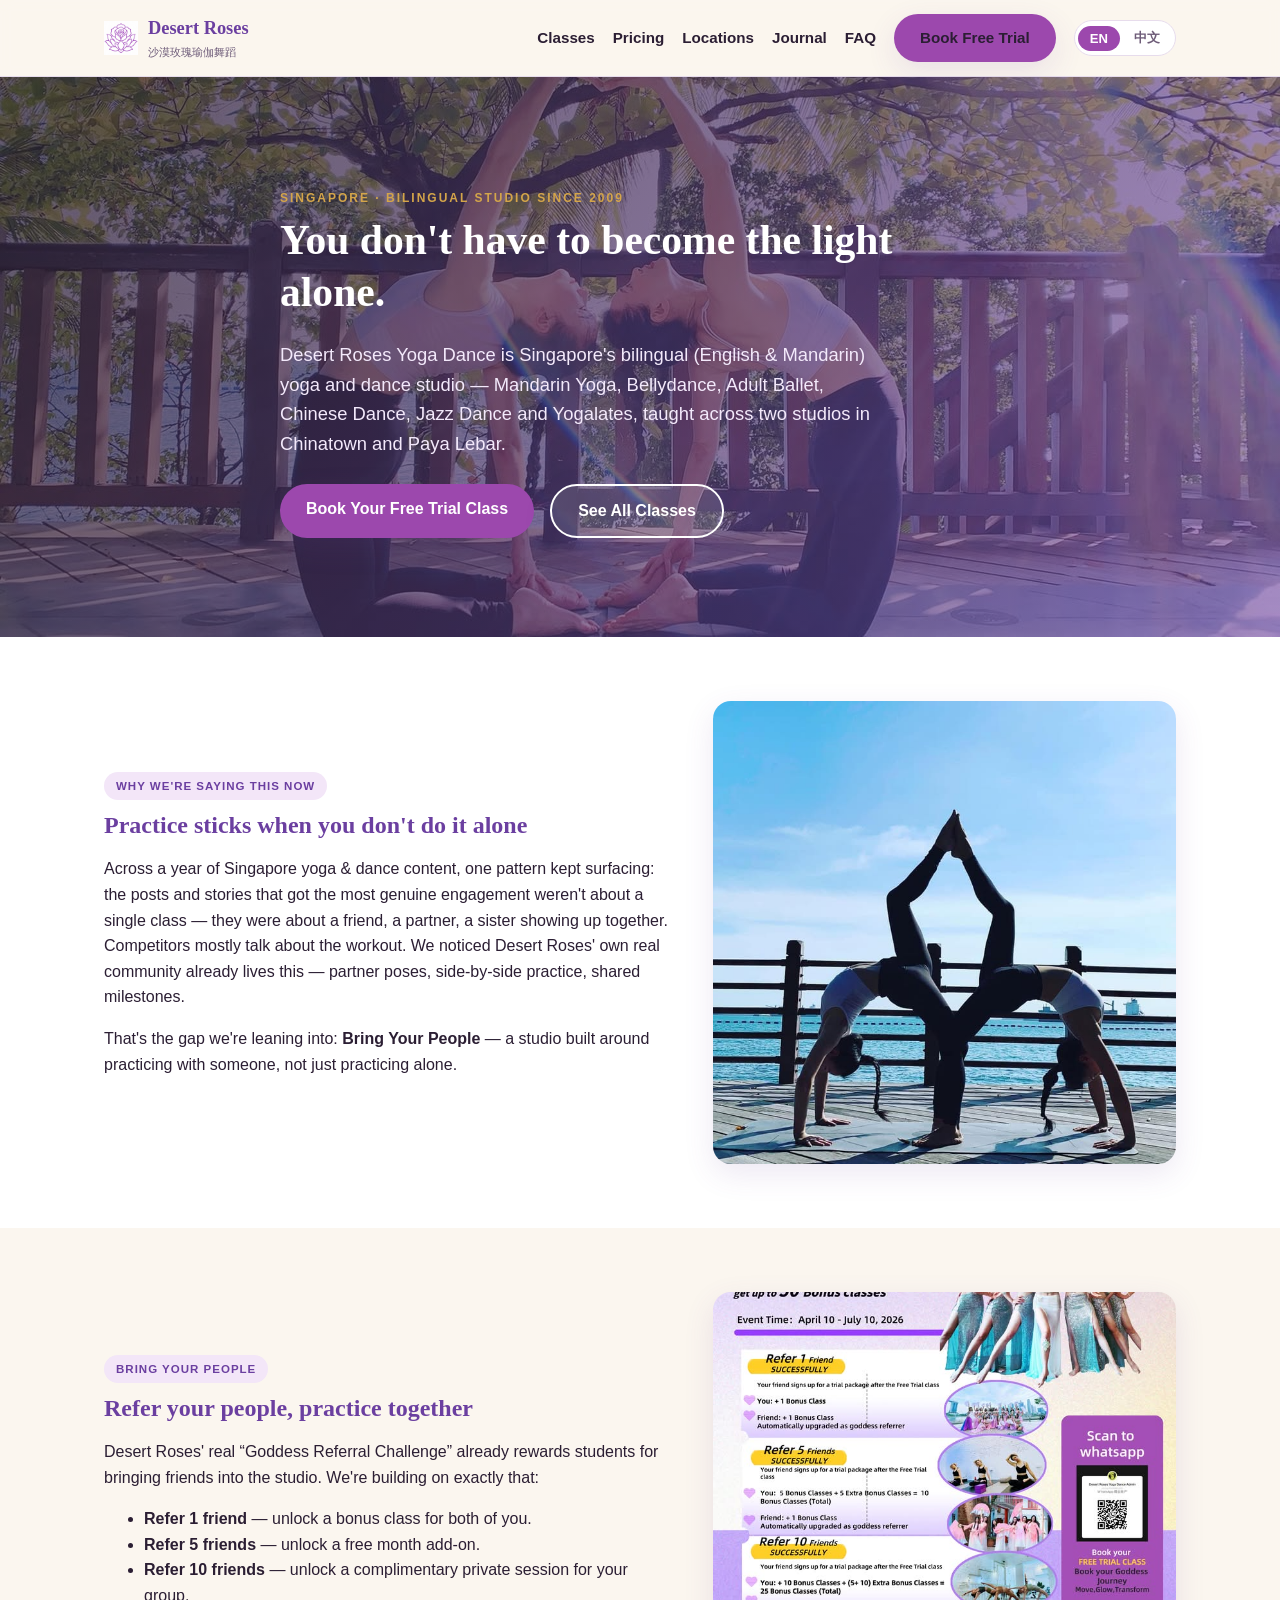
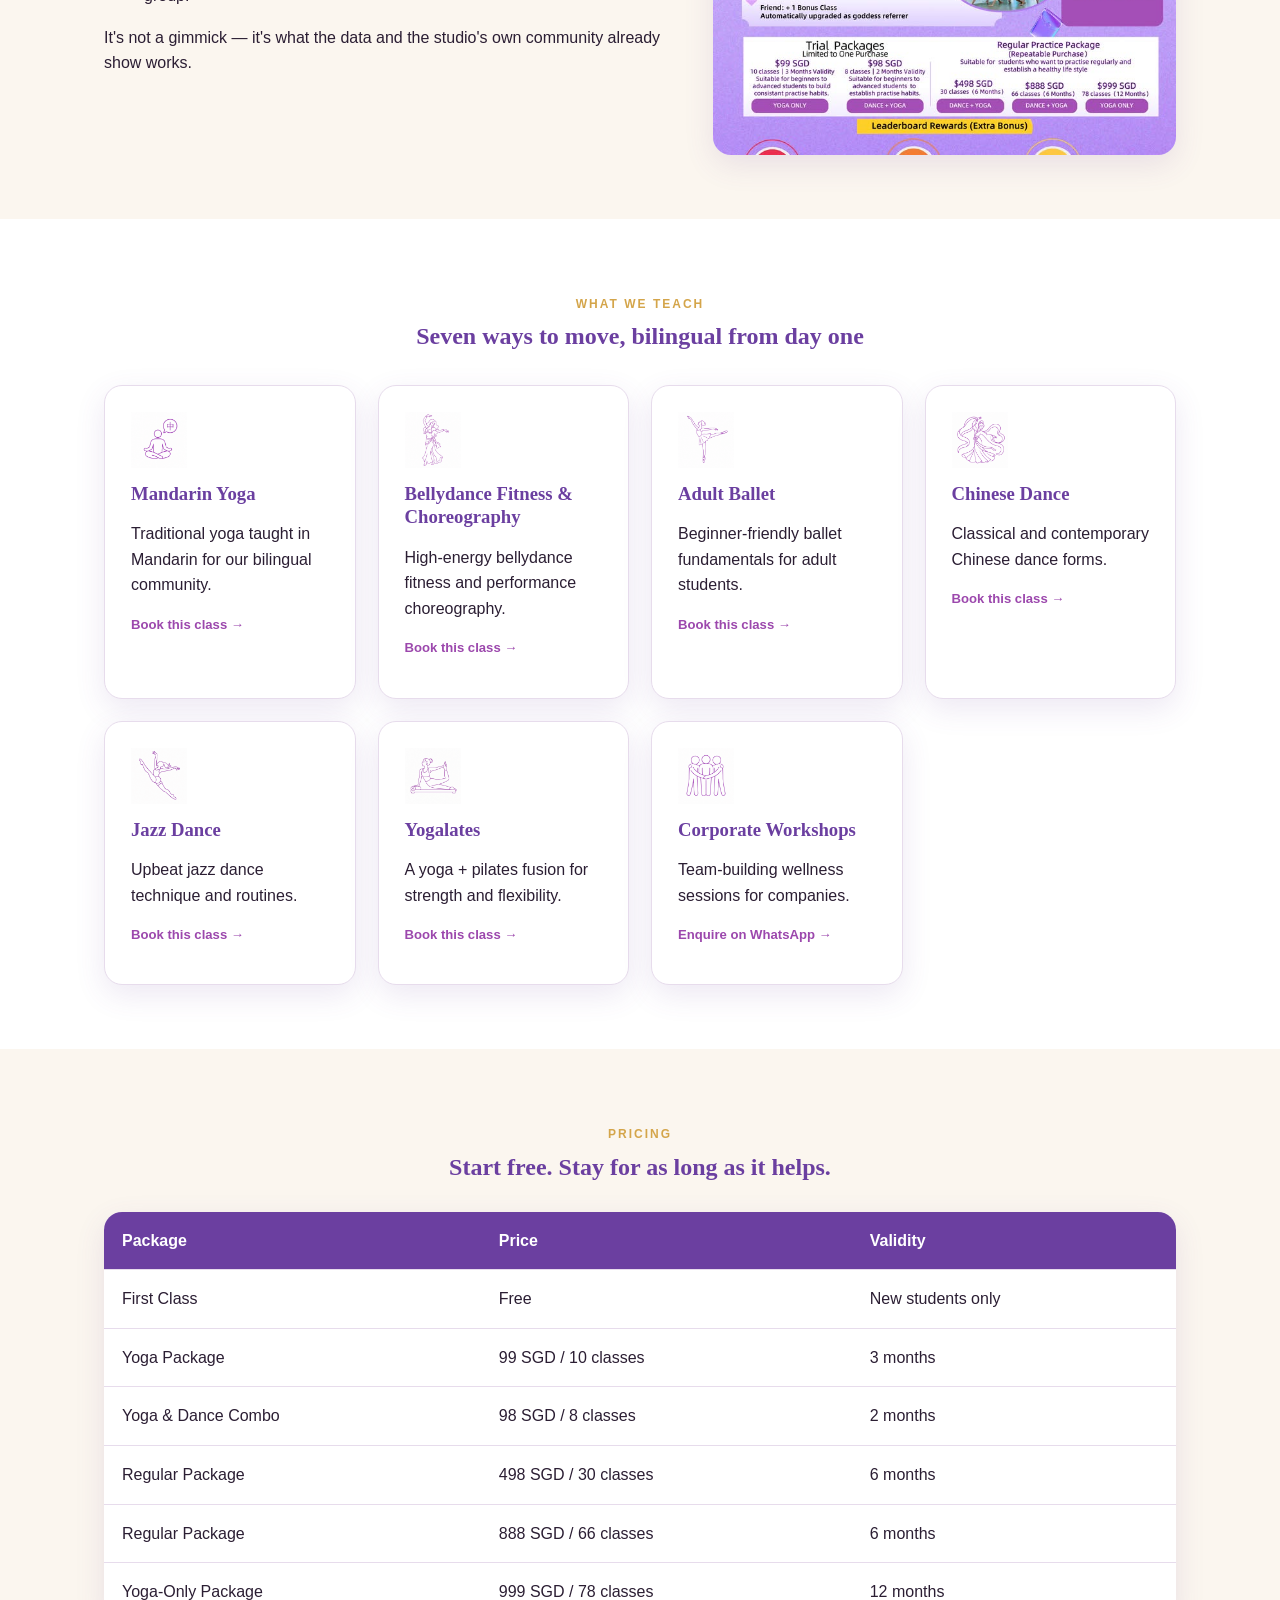
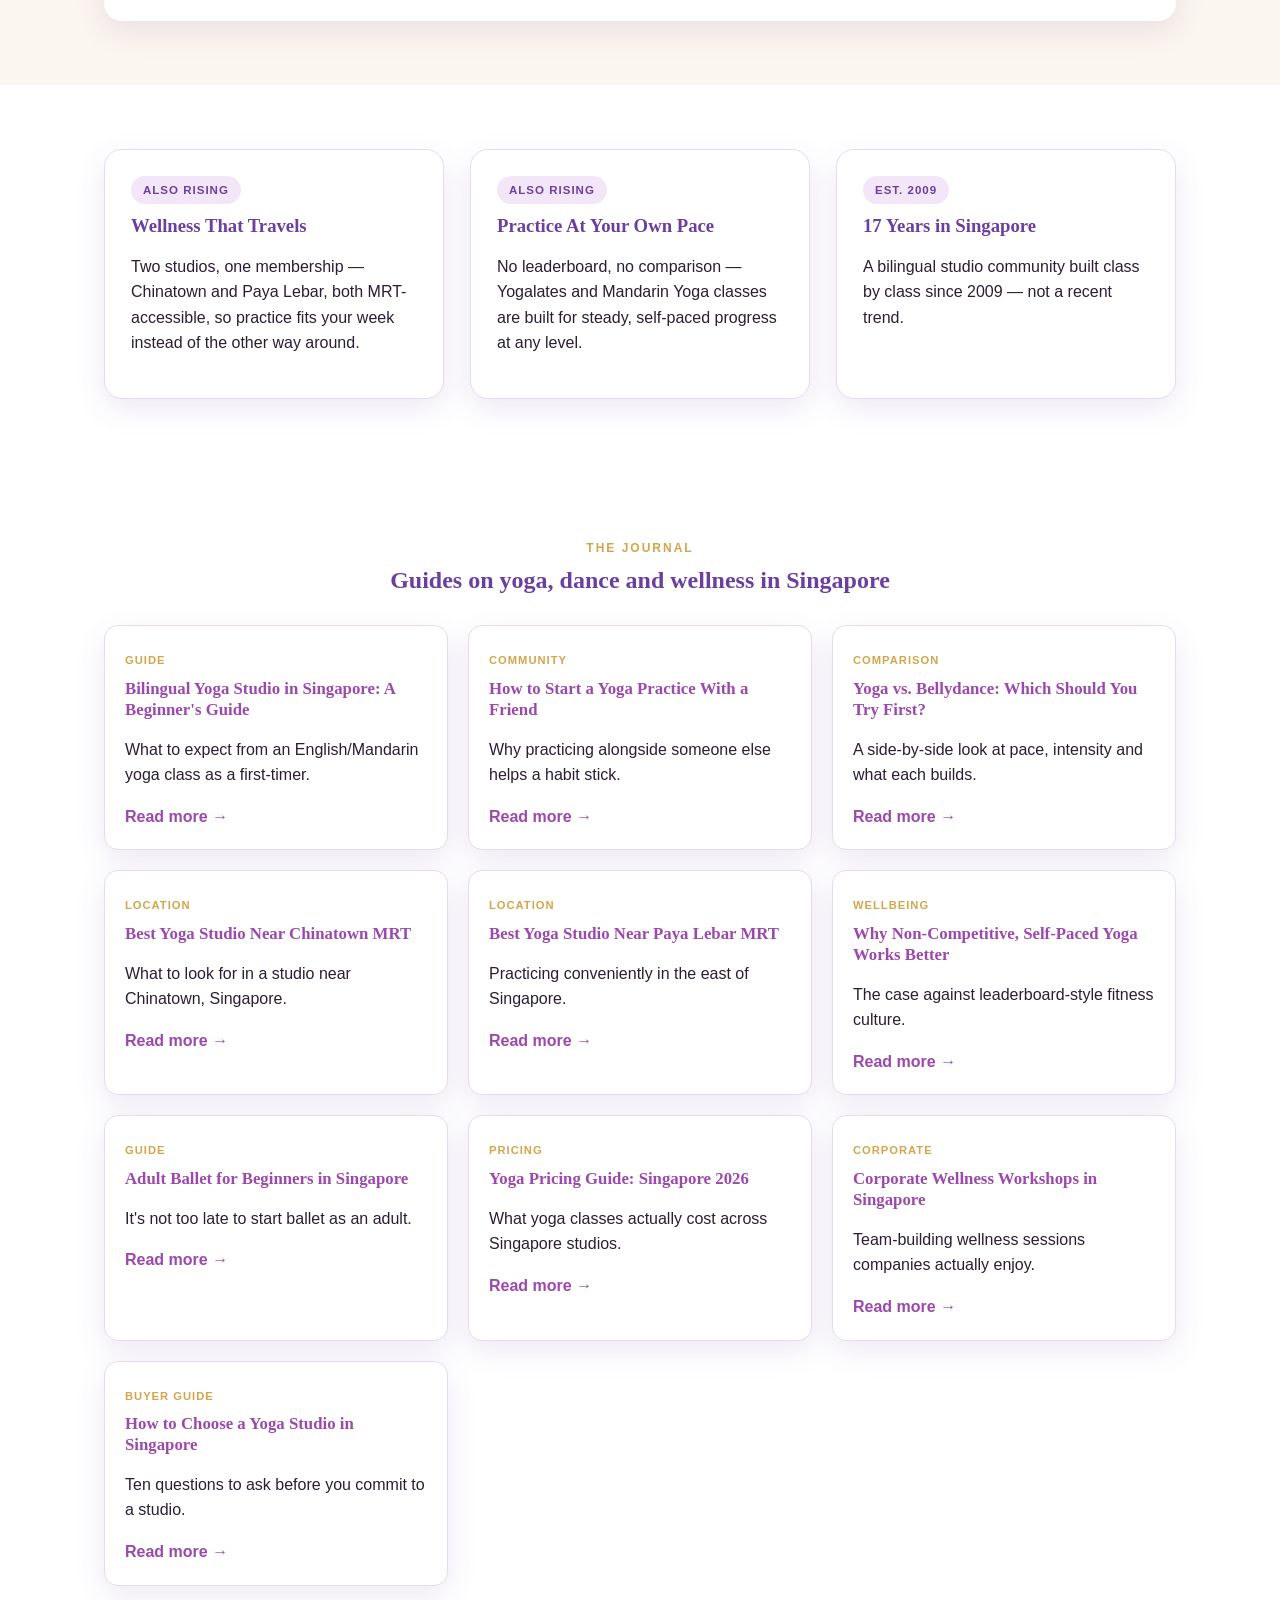
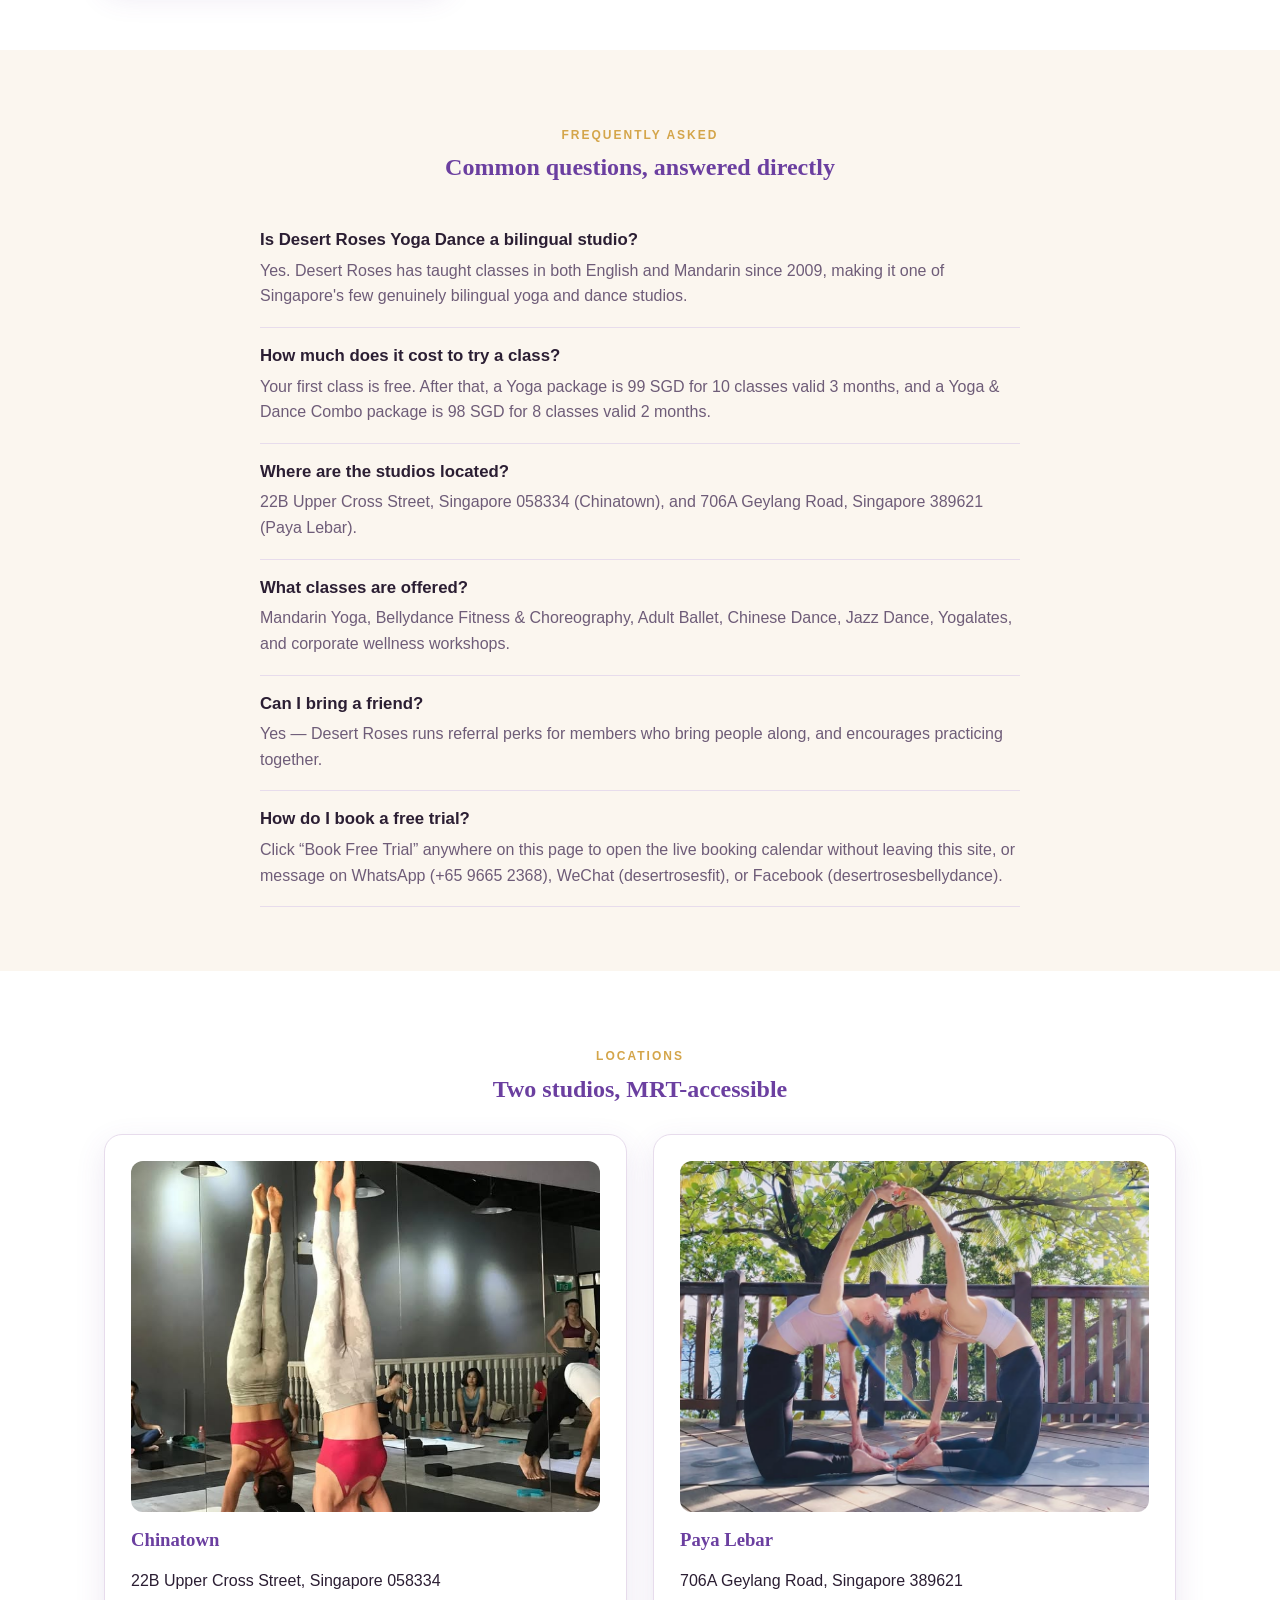
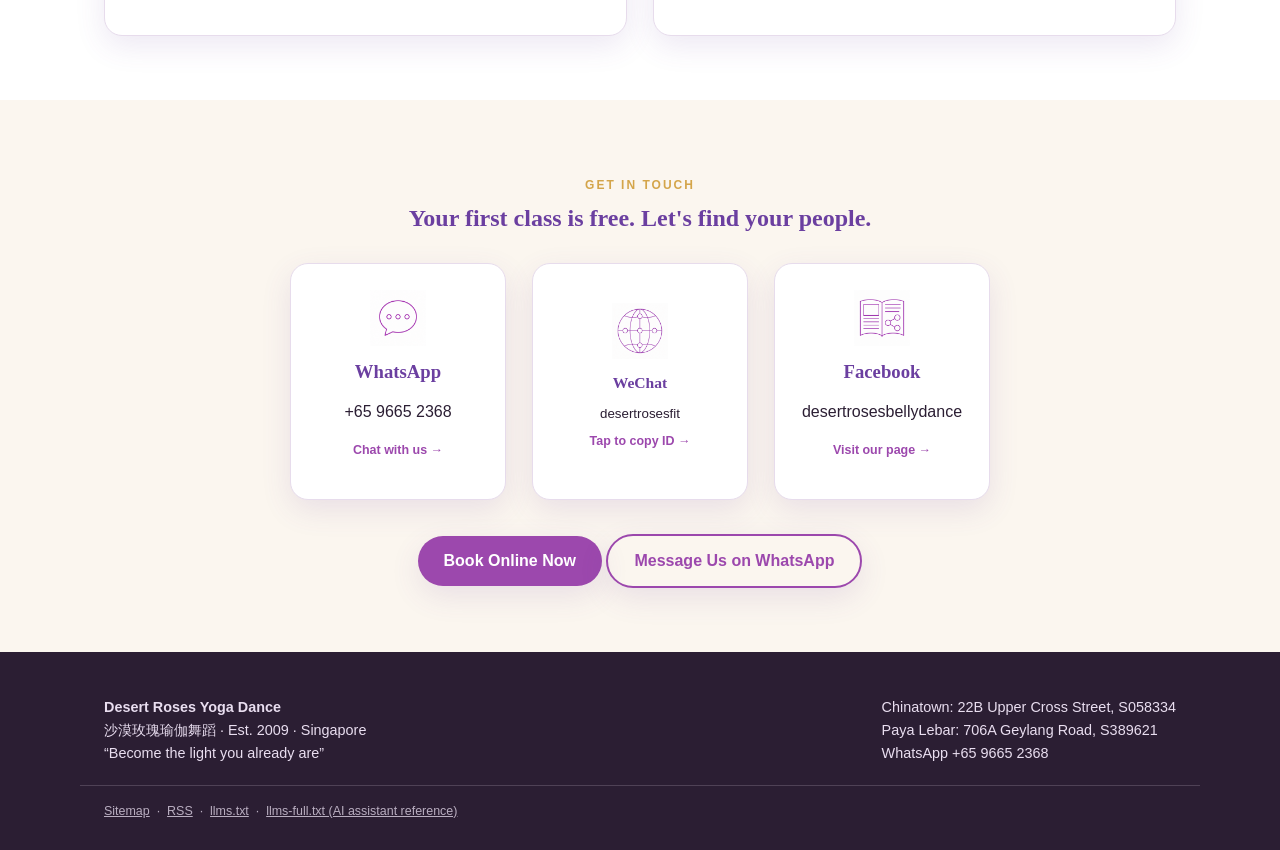
==== commit 5e703ceb: "Add files via upload" ====
--- a/index.html
+++ b/index.html
@@ -172,7 +172,7 @@
       "name": "What classes does Desert Roses Yoga Dance offer?",
       "acceptedAnswer": {
         "@type": "Answer",
-        "text": "Mandarin Yoga, Bellydance Fitness &amp; Choreography, Adult Ballet, Chinese Dance, Jazz Dance, Yogalates, and corporate wellness workshops/team building sessions."
+        "text": "Mandarin Yoga, Bellydance Fitness & Choreography, Adult Ballet, Chinese Dance, Jazz Dance, Yogalates, and corporate wellness workshops/team building sessions."
       }
     },
     {
@@ -222,27 +222,30 @@
 
 <nav class="site-nav">
   <div class="row container">
-    <a href="index.html" class="brand-mark"><img src="assets/favicon-192.png" alt="Desert Roses Yoga Dance logo" width="34" height="34">Desert Roses<span class="zh">沙漠玫瑰瑜伽舞蹈</span></a>
+    <a href="index.html" class="brand-mark"><img src="assets/favicon-192.png" alt="Desert Roses Yoga Dance logo" width="34" height="34"><span>Desert Roses<span class="zh">沙漠玫瑰瑜伽舞蹈</span></span></a>
     <div class="nav-links">
-      <a href="#offerings">Classes</a>
-      <a href="#pricing">Pricing</a>
-      <a href="#locations">Locations</a>
-      <a href="#journal">Journal</a>
-      <a href="#faq">FAQ</a>
-      <a href="https://www.dryogadance.com/book" class="pill-btn" data-open-booking="https://www.dryogadance.com/book" data-booking-label="Book Your Free Trial Class">Book Free Trial</a>
+      <a href="#offerings" data-i18n="nav_classes">Classes</a>
+      <a href="#pricing" data-i18n="nav_pricing">Pricing</a>
+      <a href="#locations" data-i18n="nav_locations">Locations</a>
+      <a href="#journal" data-i18n="nav_journal">Journal</a>
+      <a href="#faq" data-i18n="nav_faq">FAQ</a>
+      <a href="https://www.dryogadance.com/book" class="pill-btn" data-open-booking="https://www.dryogadance.com/book" data-i18n="nav_book">Book Free Trial</a>
+      <div class="lang-switch">
+        <button type="button" data-lang="en">EN</button>
+        <button type="button" data-lang="zh">中文</button>
+      </div>
     </div>
   </div>
 </nav>
 
 <header class="hero">
   <div class="container">
-    <p class="eyebrow">Singapore · Bilingual Studio Since 2009</p>
-    <h1>You don't have to become the light alone.</h1>
-    <p class="lede">Desert Roses Yoga Dance is Singapore's bilingual (English &amp; Mandarin) yoga and dance studio — Mandarin Yoga, Bellydance, Adult Ballet, Chinese Dance, Jazz Dance and Yogalates, taught across two studios in Chinatown and Paya Lebar.</p>
-    <p class="lede" style="font-size:1rem;color:#E9DEF0">遇见最美好的自己，成为那道光</p>
+    <p class="eyebrow" data-i18n="hero_eyebrow">Singapore · Bilingual Studio Since 2009</p>
+    <h1 data-i18n="hero_h1">You don't have to become the light alone.</h1>
+    <p class="lede" data-i18n="hero_lede">Desert Roses Yoga Dance is Singapore's bilingual (English &amp; Mandarin) yoga and dance studio — Mandarin Yoga, Bellydance, Adult Ballet, Chinese Dance, Jazz Dance and Yogalates, taught across two studios in Chinatown and Paya Lebar.</p>
     <div class="cta-row">
-      <a href="https://www.dryogadance.com/book" class="pill-btn" data-open-booking="https://www.dryogadance.com/book" data-booking-label="Book Your Free Trial Class">Book Your Free Trial Class</a>
-      <a href="#offerings" class="pill-btn outline" style="background:rgba(255,255,255,.12);color:#fff;border-color:#fff">See All Classes</a>
+      <a href="https://www.dryogadance.com/book" class="pill-btn" data-open-booking="https://www.dryogadance.com/book" data-i18n="hero_cta_book">Book Your Free Trial Class</a>
+      <a href="#offerings" class="pill-btn outline" style="background:rgba(255,255,255,.12);color:#fff;border-color:#fff" data-i18n="hero_cta_classes">See All Classes</a>
     </div>
   </div>
 </header>
@@ -250,13 +253,13 @@
 <section id="why-now" class="alt">
   <div class="container grid-2">
     <div>
-      <span class="narrative-badge">Why we're saying this now</span>
-      <h2>Practice sticks when you don't do it alone</h2>
-      <p>Across a year of Singapore yoga &amp; dance content, one pattern kept surfacing: the posts and stories that got the most genuine engagement weren't about a single class — they were about a friend, a partner, a sister showing up together. Competitors mostly talk about the workout. We noticed Desert Roses' own real community already lives this — partner poses, side-by-side practice, shared milestones.</p>
-      <p>That's the gap we're leaning into: <strong>Bring Your People</strong> — a studio built around practicing with someone, not just practicing alone.</p>
+      <span class="narrative-badge" data-i18n="why_badge">Why we're saying this now</span>
+      <h2 data-i18n="why_h2">Practice sticks when you don't do it alone</h2>
+      <p data-i18n="why_p1">Across a year of Singapore yoga &amp; dance content, one pattern kept surfacing: the posts and stories that got the most genuine engagement weren't about a single class — they were about a friend, a partner, a sister showing up together. Competitors mostly talk about the workout. We noticed Desert Roses' own real community already lives this — partner poses, side-by-side practice, shared milestones.</p>
+      <p data-i18n-html="why_p2">That's the gap we're leaning into: <strong>Bring Your People</strong> — a studio built around practicing with someone, not just practicing alone.</p>
     </div>
     <div>
-      <img src="assets/organic-pier.jpg" alt="Two Desert Roses students practicing a partner yoga backbend together outdoors on a pier in Singapore" width="720" height="720" loading="lazy" style="border-radius:18px;box-shadow:0 10px 30px rgba(107,63,160,.18)">
+      <img class="ph-square" src="assets/organic-pier.jpg" alt="Two Desert Roses students practicing a partner yoga backbend together outdoors on a pier in Singapore" width="720" height="720" loading="lazy">
     </div>
   </div>
 </section>
@@ -264,50 +267,85 @@
 <section id="bring-your-people">
   <div class="container grid-2">
     <div style="order:2">
-      <img src="assets/organic-poster.jpg" alt="Desert Roses Goddess Referral Challenge promotional poster" width="720" height="720" loading="lazy" style="border-radius:18px;box-shadow:0 10px 30px rgba(107,63,160,.18)">
+      <img class="ph-square" src="assets/organic-poster.jpg" alt="Desert Roses Goddess Referral Challenge promotional poster" width="720" height="720" loading="lazy">
     </div>
     <div style="order:1">
-      <span class="narrative-badge">Bring Your People</span>
-      <h2>Refer your people, practice together</h2>
-      <p>Desert Roses' real "Goddess Referral Challenge" already rewards students for bringing friends into the studio. We're building on exactly that:</p>
+      <span class="narrative-badge" data-i18n="byp_badge">Bring Your People</span>
+      <h2 data-i18n="byp_h2">Refer your people, practice together</h2>
+      <p data-i18n-html="byp_p1">Desert Roses' real "Goddess Referral Challenge" already rewards students for bringing friends into the studio. We're building on exactly that:</p>
       <ul>
-        <li><strong>Refer 1 friend</strong> — unlock a bonus class for both of you.</li>
-        <li><strong>Refer 5 friends</strong> — unlock a free month add-on.</li>
-        <li><strong>Refer 10 friends</strong> — unlock a complimentary private session for your group.</li>
+        <li data-i18n-html="byp_li1"><strong>Refer 1 friend</strong> — unlock a bonus class for both of you.</li>
+        <li data-i18n-html="byp_li2"><strong>Refer 5 friends</strong> — unlock a free month add-on.</li>
+        <li data-i18n-html="byp_li3"><strong>Refer 10 friends</strong> — unlock a complimentary private session for your group.</li>
       </ul>
-      <p>It's not a gimmick — it's what the data and the studio's own community already show works.</p>
+      <p data-i18n="byp_p2">It's not a gimmick — it's what the data and the studio's own community already show works.</p>
     </div>
   </div>
 </section>
 
 <section id="offerings" class="alt">
   <div class="container">
-    <p class="eyebrow" style="text-align:center">What We Teach</p>
-    <h2 style="text-align:center">Seven ways to move, bilingual from day one</h2>
+    <p class="eyebrow" style="text-align:center" data-i18n="off_eyebrow">What We Teach</p>
+    <h2 style="text-align:center" data-i18n="off_h2">Seven ways to move, bilingual from day one</h2>
     <div class="grid-7" style="margin-top:34px">
-      <div class="card"><img class="icon" src="assets/icon-mandarin-yoga.png" alt="Mandarin Yoga icon" width="56" height="56" loading="lazy"><h3>Mandarin Yoga</h3><p>Traditional yoga taught in Mandarin for our bilingual community.</p></div>
-      <div class="card"><img class="icon" src="assets/icon-bellydance.png" alt="Bellydance fitness icon" width="56" height="56" loading="lazy"><h3>Bellydance Fitness &amp; Choreography</h3><p>High-energy bellydance fitness and performance choreography.</p></div>
-      <div class="card"><img class="icon" src="assets/icon-ballet.png" alt="Adult ballet icon" width="56" height="56" loading="lazy"><h3>Adult Ballet</h3><p>Beginner-friendly ballet fundamentals for adult students.</p></div>
-      <div class="card"><img class="icon" src="assets/icon-chinese-dance.png" alt="Chinese dance icon" width="56" height="56" loading="lazy"><h3>Chinese Dance</h3><p>Classical and contemporary Chinese dance forms.</p></div>
-      <div class="card"><img class="icon" src="assets/icon-jazz.png" alt="Jazz dance icon" width="56" height="56" loading="lazy"><h3>Jazz Dance</h3><p>Upbeat jazz dance technique and routines.</p></div>
-      <div class="card"><img class="icon" src="assets/icon-yogalates.png" alt="Yogalates icon" width="56" height="56" loading="lazy"><h3>Yogalates</h3><p>A yoga + pilates fusion for strength and flexibility.</p></div>
-      <div class="card"><img class="icon" src="assets/icon-corporate.png" alt="Corporate wellness icon" width="56" height="56" loading="lazy"><h3>Corporate Workshops</h3><p>Team-building wellness sessions for companies.</p></div>
+      <a class="card class-card" href="https://www.dryogadance.com/booking-calendar/%E5%8D%8E%E8%AF%AD%E7%91%9C%E4%BC%BDyoga-22b-upper-cross-street" data-open-booking="https://www.dryogadance.com/booking-calendar/%E5%8D%8E%E8%AF%AD%E7%91%9C%E4%BC%BDyoga-22b-upper-cross-street" data-booking-label="Mandarin Yoga — Chinatown">
+        <img class="icon" src="assets/icon-mandarin-yoga.png" alt="Mandarin Yoga icon" width="56" height="56" loading="lazy">
+        <h3 data-i18n="off_1_name">Mandarin Yoga</h3>
+        <p data-i18n="off_1_desc">Traditional yoga taught in Mandarin for our bilingual community.</p>
+        <p class="cta-hint" data-i18n="off_cta">Book this class →</p>
+      </a>
+      <a class="card class-card" href="https://www.dryogadance.com/booking-calendar/bellydance-fit-%E7%87%83%E8%84%82%E8%82%9A%E7%9A%AE%E8%88%9E%E5%9F%BA%E7%A1%80-22b-upp-cross-st" data-open-booking="https://www.dryogadance.com/booking-calendar/bellydance-fit-%E7%87%83%E8%84%82%E8%82%9A%E7%9A%AE%E8%88%9E%E5%9F%BA%E7%A1%80-22b-upp-cross-st" data-booking-label="Bellydance Fitness &amp; Choreography — Chinatown">
+        <img class="icon" src="assets/icon-bellydance.png" alt="Bellydance fitness icon" width="56" height="56" loading="lazy">
+        <h3 data-i18n="off_2_name">Bellydance Fitness &amp; Choreography</h3>
+        <p data-i18n="off_2_desc">High-energy bellydance fitness and performance choreography.</p>
+        <p class="cta-hint" data-i18n="off_cta">Book this class →</p>
+      </a>
+      <a class="card class-card" href="https://www.dryogadance.com/booking-calendar/adult-ballet-%E6%88%90%E4%BA%BA%E8%8A%AD%E8%95%BE%E5%BD%A2%E4%BD%93-706a-geylang-road" data-open-booking="https://www.dryogadance.com/booking-calendar/adult-ballet-%E6%88%90%E4%BA%BA%E8%8A%AD%E8%95%BE%E5%BD%A2%E4%BD%93-706a-geylang-road" data-booking-label="Adult Ballet — Paya Lebar">
+        <img class="icon" src="assets/icon-ballet.png" alt="Adult ballet icon" width="56" height="56" loading="lazy">
+        <h3 data-i18n="off_3_name">Adult Ballet</h3>
+        <p data-i18n="off_3_desc">Beginner-friendly ballet fundamentals for adult students.</p>
+        <p class="cta-hint" data-i18n="off_cta">Book this class →</p>
+      </a>
+      <a class="card class-card" href="https://www.dryogadance.com/booking-calendar/chinese-dance-%E4%B8%AD%E5%9B%BD%E5%8F%A4%E5%85%B8%E8%88%9E%E8%BA%AB%E9%9F%B5-22b-upper-cross-st" data-open-booking="https://www.dryogadance.com/booking-calendar/chinese-dance-%E4%B8%AD%E5%9B%BD%E5%8F%A4%E5%85%B8%E8%88%9E%E8%BA%AB%E9%9F%B5-22b-upper-cross-st" data-booking-label="Chinese Dance — Chinatown">
+        <img class="icon" src="assets/icon-chinese-dance.png" alt="Chinese dance icon" width="56" height="56" loading="lazy">
+        <h3 data-i18n="off_4_name">Chinese Dance</h3>
+        <p data-i18n="off_4_desc">Classical and contemporary Chinese dance forms.</p>
+        <p class="cta-hint" data-i18n="off_cta">Book this class →</p>
+      </a>
+      <a class="card class-card" href="https://www.dryogadance.com/booking-calendar/chinese-jazz-%E4%B8%AD%E5%9B%BD%E9%A3%8E%E7%88%B5%E5%A3%AB%E8%88%9E-22b-upper-cross-st" data-open-booking="https://www.dryogadance.com/booking-calendar/chinese-jazz-%E4%B8%AD%E5%9B%BD%E9%A3%8E%E7%88%B5%E5%A3%AB%E8%88%9E-22b-upper-cross-st" data-booking-label="Jazz Dance — Chinatown">
+        <img class="icon" src="assets/icon-jazz.png" alt="Jazz dance icon" width="56" height="56" loading="lazy">
+        <h3 data-i18n="off_5_name">Jazz Dance</h3>
+        <p data-i18n="off_5_desc">Upbeat jazz dance technique and routines.</p>
+        <p class="cta-hint" data-i18n="off_cta">Book this class →</p>
+      </a>
+      <a class="card class-card" href="https://www.dryogadance.com/book" data-open-booking="https://www.dryogadance.com/book" data-booking-label="Yogalates">
+        <img class="icon" src="assets/icon-yogalates.png" alt="Yogalates icon" width="56" height="56" loading="lazy">
+        <h3 data-i18n="off_6_name">Yogalates</h3>
+        <p data-i18n="off_6_desc">A yoga + pilates fusion for strength and flexibility.</p>
+        <p class="cta-hint" data-i18n="off_cta">Book this class →</p>
+      </a>
+      <a class="card class-card" href="https://wa.me/6596652368?text=Hi%2C%20I%27d%20like%20to%20enquire%20about%20a%20corporate%20wellness%20workshop." target="_blank" rel="noopener">
+        <img class="icon" src="assets/icon-corporate.png" alt="Corporate wellness icon" width="56" height="56" loading="lazy">
+        <h3 data-i18n="off_7_name">Corporate Workshops</h3>
+        <p data-i18n="off_7_desc">Team-building wellness sessions for companies.</p>
+        <p class="cta-hint">Enquire on WhatsApp →</p>
+      </a>
     </div>
   </div>
 </section>
 
 <section id="pricing">
   <div class="container">
-    <p class="eyebrow" style="text-align:center">Pricing</p>
-    <h2 style="text-align:center">Start free. Stay for as long as it helps.</h2>
+    <p class="eyebrow" style="text-align:center" data-i18n="price_eyebrow">Pricing</p>
+    <h2 style="text-align:center" data-i18n="price_h2">Start free. Stay for as long as it helps.</h2>
     <table class="pricing-table" style="margin-top:30px">
-      <tr><th>Package</th><th>Price</th><th>Validity</th></tr>
-      <tr><td>First Class</td><td>Free</td><td>New students only</td></tr>
-      <tr><td>Yoga Package</td><td>99 SGD / 10 classes</td><td>3 months</td></tr>
-      <tr><td>Yoga &amp; Dance Combo</td><td>98 SGD / 8 classes</td><td>2 months</td></tr>
-      <tr><td>Regular Package</td><td>498 SGD / 30 classes</td><td>6 months</td></tr>
-      <tr><td>Regular Package</td><td>888 SGD / 66 classes</td><td>6 months</td></tr>
-      <tr><td>Yoga-Only Package</td><td>999 SGD / 78 classes</td><td>12 months</td></tr>
+      <tr><th data-i18n="price_th1">Package</th><th data-i18n="price_th2">Price</th><th data-i18n="price_th3">Validity</th></tr>
+      <tr><td data-i18n="price_r1_a">First Class</td><td data-i18n="price_r1_b">Free</td><td data-i18n="price_r1_c">New students only</td></tr>
+      <tr><td data-i18n="price_r2_a">Yoga Package</td><td data-i18n="price_r2_b">99 SGD / 10 classes</td><td data-i18n="price_r2_c">3 months</td></tr>
+      <tr><td data-i18n="price_r3_a">Yoga &amp; Dance Combo</td><td data-i18n="price_r3_b">98 SGD / 8 classes</td><td data-i18n="price_r3_c">2 months</td></tr>
+      <tr><td data-i18n="price_r4_a">Regular Package</td><td data-i18n="price_r4_b">498 SGD / 30 classes</td><td data-i18n="price_r4_c">6 months</td></tr>
+      <tr><td data-i18n="price_r5_a">Regular Package</td><td data-i18n="price_r5_b">888 SGD / 66 classes</td><td data-i18n="price_r5_c">6 months</td></tr>
+      <tr><td data-i18n="price_r6_a">Yoga-Only Package</td><td data-i18n="price_r6_b">999 SGD / 78 classes</td><td data-i18n="price_r6_c">12 months</td></tr>
     </table>
   </div>
 </section>
@@ -315,27 +353,28 @@
 <section class="alt">
   <div class="container grid-3">
     <div class="card">
-      <span class="narrative-badge">Also Rising</span>
-      <h3>Wellness That Travels</h3>
-      <p>Two studios, one membership — Chinatown and Paya Lebar, both MRT-accessible, so practice fits your week instead of the other way around.</p>
+      <span class="narrative-badge" data-i18n="sec1_badge">Also Rising</span>
+      <h3 data-i18n="sec1_h3">Wellness That Travels</h3>
+      <p data-i18n="sec1_p">Two studios, one membership — Chinatown and Paya Lebar, both MRT-accessible, so practice fits your week instead of the other way around.</p>
     </div>
     <div class="card">
-      <span class="narrative-badge">Also Rising</span>
-      <h3>Practice At Your Own Pace</h3>
-      <p>No leaderboard, no comparison — Yogalates and Mandarin Yoga classes are built for steady, self-paced progress at any level.</p>
+      <span class="narrative-badge" data-i18n="sec2_badge">Also Rising</span>
+      <h3 data-i18n="sec2_h3">Practice At Your Own Pace</h3>
+      <p data-i18n="sec2_p">No leaderboard, no comparison — Yogalates and Mandarin Yoga classes are built for steady, self-paced progress at any level.</p>
     </div>
     <div class="card">
-      <span class="narrative-badge">Est. 2009</span>
-      <h3>17 Years in Singapore</h3>
-      <p>A bilingual studio community built class by class since 2009 — not a recent trend.</p>
+      <span class="narrative-badge" data-i18n="sec3_badge">Est. 2009</span>
+      <h3 data-i18n="sec3_h3">17 Years in Singapore</h3>
+      <p data-i18n="sec3_p">A bilingual studio community built class by class since 2009 — not a recent trend.</p>
     </div>
   </div>
 </section>
 
 <section id="journal" class="alt">
   <div class="container">
-    <p class="eyebrow" style="text-align:center">The Journal</p>
-    <h2 style="text-align:center">Guides on yoga, dance and wellness in Singapore</h2>
+    <p class="eyebrow" style="text-align:center" data-i18n="journal_eyebrow">The Journal</p>
+    <h2 style="text-align:center" data-i18n="journal_h2">Guides on yoga, dance and wellness in Singapore</h2>
+    <p class="zh-note-banner" style="max-width:600px;margin:14px auto 0;text-align:center" data-i18n="journal_zh_note">These journal guides are currently available in English only.</p>
     <div class="journal-grid" style="margin-top:30px">
       <div class="journal-card"><span class="tag">Guide</span><h3><a href="articles/bilingual-yoga-studio-singapore-beginners.html">Bilingual Yoga Studio in Singapore: A Beginner's Guide</a></h3><p>What to expect from an English/Mandarin yoga class as a first-timer.</p><a class="readmore" href="articles/bilingual-yoga-studio-singapore-beginners.html">Read more →</a></div>
       <div class="journal-card"><span class="tag">Community</span><h3><a href="articles/how-to-start-yoga-practice-with-a-friend.html">How to Start a Yoga Practice With a Friend</a></h3><p>Why practicing alongside someone else helps a habit stick.</p><a class="readmore" href="articles/how-to-start-yoga-practice-with-a-friend.html">Read more →</a></div>
@@ -353,33 +392,33 @@
 
 <section id="faq">
   <div class="container">
-    <p class="eyebrow" style="text-align:center">Frequently Asked</p>
-    <h2 style="text-align:center">Common questions, answered directly</h2>
+    <p class="eyebrow" style="text-align:center" data-i18n="faq_eyebrow">Frequently Asked</p>
+    <h2 style="text-align:center" data-i18n="faq_h2">Common questions, answered directly</h2>
     <div style="max-width:760px;margin:30px auto 0">
-      <div class="faq-item"><h3>Is Desert Roses Yoga Dance a bilingual studio?</h3><p>Yes. Desert Roses has taught classes in both English and Mandarin since 2009, making it one of Singapore's few genuinely bilingual yoga and dance studios.</p></div>
-      <div class="faq-item"><h3>How much does it cost to try a class?</h3><p>Your first class is free. After that, a Yoga package is 99 SGD for 10 classes valid 3 months, and a Yoga &amp; Dance Combo package is 98 SGD for 8 classes valid 2 months.</p></div>
-      <div class="faq-item"><h3>Where are the studios located?</h3><p>22B Upper Cross Street, Singapore 058334 (Chinatown), and 706A Geylang Road, Singapore 389621 (Paya Lebar).</p></div>
-      <div class="faq-item"><h3>What classes are offered?</h3><p>Mandarin Yoga, Bellydance Fitness &amp; Choreography, Adult Ballet, Chinese Dance, Jazz Dance, Yogalates, and corporate wellness workshops.</p></div>
-      <div class="faq-item"><h3>Can I bring a friend?</h3><p>Yes — Desert Roses runs referral perks for members who bring people along, and encourages practicing together.</p></div>
-      <div class="faq-item"><h3>How do I book a free trial?</h3><p>Click "Book Free Trial" anywhere on this page to open the live booking calendar without leaving this site, or message on WhatsApp (+65 9665 2368), WeChat (desertrosesfit), or Facebook (desertrosesbellydance).</p></div>
+      <div class="faq-item"><h3 data-i18n="faq_q1">Is Desert Roses Yoga Dance a bilingual studio?</h3><p data-i18n="faq_a1">Yes. Desert Roses has taught classes in both English and Mandarin since 2009, making it one of Singapore's few genuinely bilingual yoga and dance studios.</p></div>
+      <div class="faq-item"><h3 data-i18n="faq_q2">How much does it cost to try a class?</h3><p data-i18n="faq_a2">Your first class is free. After that, a Yoga package is 99 SGD for 10 classes valid 3 months, and a Yoga &amp; Dance Combo package is 98 SGD for 8 classes valid 2 months.</p></div>
+      <div class="faq-item"><h3 data-i18n="faq_q3">Where are the studios located?</h3><p data-i18n="faq_a3">22B Upper Cross Street, Singapore 058334 (Chinatown), and 706A Geylang Road, Singapore 389621 (Paya Lebar).</p></div>
+      <div class="faq-item"><h3 data-i18n="faq_q4">What classes are offered?</h3><p data-i18n="faq_a4">Mandarin Yoga, Bellydance Fitness &amp; Choreography, Adult Ballet, Chinese Dance, Jazz Dance, Yogalates, and corporate wellness workshops.</p></div>
+      <div class="faq-item"><h3 data-i18n="faq_q5">Can I bring a friend?</h3><p data-i18n="faq_a5">Yes — Desert Roses runs referral perks for members who bring people along, and encourages practicing together.</p></div>
+      <div class="faq-item"><h3 data-i18n="faq_q6">How do I book a free trial?</h3><p data-i18n-html="faq_a6">Click "Book Free Trial" anywhere on this page to open the live booking calendar without leaving this site, or message on WhatsApp (+65 9665 2368), WeChat (desertrosesfit), or Facebook (desertrosesbellydance).</p></div>
     </div>
   </div>
 </section>
 
 <section id="locations" class="alt">
   <div class="container">
-    <p class="eyebrow" style="text-align:center">Locations</p>
-    <h2 style="text-align:center">Two studios, MRT-accessible</h2>
+    <p class="eyebrow" style="text-align:center" data-i18n="loc_eyebrow">Locations</p>
+    <h2 style="text-align:center" data-i18n="loc_h2">Two studios, MRT-accessible</h2>
     <div class="locations-grid" style="margin-top:30px">
       <div class="card">
-        <img src="assets/organic-studio.jpg" alt="Desert Roses partner practice inside the studio" width="720" height="960" loading="lazy" style="border-radius:12px;margin-bottom:16px">
-        <h3>Chinatown</h3>
-        <p>22B Upper Cross Street, Singapore 058334</p>
+        <img class="ph-photo" src="assets/organic-studio.jpg" alt="Desert Roses partner practice inside the studio" width="720" height="960" loading="lazy" style="margin-bottom:16px">
+        <h3 data-i18n="loc_1_name">Chinatown</h3>
+        <p data-i18n="loc_1_addr">22B Upper Cross Street, Singapore 058334</p>
       </div>
       <div class="card">
-        <img src="assets/organic-outdoor.jpg" alt="Desert Roses students practicing outdoors near Paya Lebar" width="1280" height="720" loading="lazy" style="border-radius:12px;margin-bottom:16px">
-        <h3>Paya Lebar</h3>
-        <p>706A Geylang Road, Singapore 389621</p>
+        <img class="ph-photo" src="assets/organic-outdoor.jpg" alt="Desert Roses students practicing outdoors near Paya Lebar" width="1280" height="720" loading="lazy" style="margin-bottom:16px">
+        <h3 data-i18n="loc_2_name">Paya Lebar</h3>
+        <p data-i18n="loc_2_addr">706A Geylang Road, Singapore 389621</p>
       </div>
     </div>
   </div>
@@ -387,16 +426,32 @@
 
 <section id="contact">
   <div class="container" style="text-align:center">
-    <p class="eyebrow">Get In Touch</p>
-    <h2>Your first class is free. Let's find your people.</h2>
+    <p class="eyebrow" data-i18n="contact_eyebrow">Get In Touch</p>
+    <h2 data-i18n="contact_h2">Your first class is free. Let's find your people.</h2>
     <div class="grid-3" style="margin-top:30px;max-width:700px;margin-left:auto;margin-right:auto">
-      <div class="card"><img class="icon" src="assets/icon-whatsapp.png" alt="WhatsApp icon" width="56" height="56" loading="lazy" style="margin:0 auto 14px"><h3>WhatsApp</h3><p>+65 9665 2368</p></div>
-      <div class="card"><img class="icon" src="assets/icon-wechat.png" alt="WeChat icon" width="56" height="56" loading="lazy" style="margin:0 auto 14px"><h3>WeChat</h3><p>desertrosesfit</p></div>
-      <div class="card"><img class="icon" src="assets/icon-facebook.png" alt="Facebook icon" width="56" height="56" loading="lazy" style="margin:0 auto 14px"><h3>Facebook</h3><p>desertrosesbellydance</p></div>
+      <a class="card contact-card" href="https://wa.me/6596652368" target="_blank" rel="noopener">
+        <img class="icon" src="assets/icon-whatsapp.png" alt="WhatsApp icon" width="56" height="56" loading="lazy" style="margin:0 auto 14px">
+        <h3 data-i18n="contact_whatsapp_name">WhatsApp</h3>
+        <p>+65 9665 2368</p>
+        <p class="cta-hint" data-i18n="contact_whatsapp_hint">Chat with us →</p>
+      </a>
+      <button type="button" class="card contact-card" id="wechat-copy-card" style="width:100%;border:1px solid var(--line);font-family:inherit">
+        <img class="icon" src="assets/icon-wechat.png" alt="WeChat icon" width="56" height="56" loading="lazy" style="margin:0 auto 14px">
+        <h3 data-i18n="contact_wechat_name">WeChat</h3>
+        <p>desertrosesfit</p>
+        <p class="cta-hint" data-i18n="contact_wechat_hint">Tap to copy ID →</p>
+        <span class="copy-toast" id="wechat-copy-toast" data-i18n="contact_wechat_copied">Copied! Search desertrosesfit in WeChat</span>
+      </button>
+      <a class="card contact-card" href="https://www.facebook.com/desertrosesbellydance" target="_blank" rel="noopener">
+        <img class="icon" src="assets/icon-facebook.png" alt="Facebook icon" width="56" height="56" loading="lazy" style="margin:0 auto 14px">
+        <h3 data-i18n="contact_facebook_name">Facebook</h3>
+        <p>desertrosesbellydance</p>
+        <p class="cta-hint" data-i18n="contact_facebook_hint">Visit our page →</p>
+      </a>
     </div>
     <div class="cta-row" style="justify-content:center;margin-top:34px">
-      <a href="https://www.dryogadance.com/book" class="pill-btn" data-open-booking="https://www.dryogadance.com/book" data-booking-label="Book Your Free Trial Class">Book Online Now</a>
-      <a href="https://wa.me/6596652368" class="pill-btn outline">Message Us on WhatsApp</a>
+      <a href="https://www.dryogadance.com/book" class="pill-btn" data-open-booking="https://www.dryogadance.com/book" data-i18n="contact_cta_book">Book Online Now</a>
+      <a href="https://wa.me/6596652368" class="pill-btn outline" target="_blank" rel="noopener" data-i18n="contact_cta_whatsapp">Message Us on WhatsApp</a>
     </div>
   </div>
 </section>
@@ -406,12 +461,12 @@
     <div>
       <strong>Desert Roses Yoga Dance</strong><br>
       沙漠玫瑰瑜伽舞蹈 · Est. 2009 · Singapore<br>
-      "Become the light you already are"
+      <span data-i18n="footer_tagline">"Become the light you already are"</span>
     </div>
     <div>
-      Chinatown: 22B Upper Cross Street, S058334<br>
-      Paya Lebar: 706A Geylang Road, S389621<br>
-      WhatsApp +65 9665 2368
+      <span data-i18n="footer_chinatown">Chinatown:</span> 22B Upper Cross Street, S058334<br>
+      <span data-i18n="footer_payalebar">Paya Lebar:</span> 706A Geylang Road, S389621<br>
+      <span data-i18n="footer_whatsapp">WhatsApp</span> +65 9665 2368
     </div>
   </div>
   <div class="container" style="margin-top:20px;padding-top:16px;border-top:1px solid rgba(233,222,240,.25);font-size:.78rem;opacity:.75">
@@ -419,6 +474,26 @@
   </div>
 </footer>
 
+<script src="assets/i18n.js"></script>
 <script src="assets/booking-modal.js"></script>
+<script>
+(function () {
+  var card = document.getElementById("wechat-copy-card");
+  var toast = document.getElementById("wechat-copy-toast");
+  if (!card || !toast) return;
+  card.addEventListener("click", function () {
+    var text = "desertrosesfit";
+    var done = function () {
+      toast.classList.add("show");
+      setTimeout(function () { toast.classList.remove("show"); }, 2200);
+    };
+    if (navigator.clipboard && navigator.clipboard.writeText) {
+      navigator.clipboard.writeText(text).then(done, done);
+    } else {
+      done();
+    }
+  });
+})();
+</script>
 </body>
 </html>
--- a/assets/style.css
+++ b/assets/style.css
@@ -50,12 +50,19 @@
   position:sticky;top:0;z-index:50;background:rgba(251,246,239,.94);
   backdrop-filter:blur(6px);border-bottom:1px solid var(--line);
 }
-.site-nav .row{display:flex;align-items:center;justify-content:space-between;padding:14px 24px}
-.brand-mark{display:flex;align-items:center;gap:10px;font-family:Georgia,serif;color:var(--violet);font-weight:700;font-size:1.15rem}
-.brand-mark img{width:34px;height:34px}
+.site-nav .row{display:flex;align-items:center;justify-content:space-between;padding:14px 24px;gap:16px}
+.brand-mark{display:flex;align-items:center;gap:10px;font-family:Georgia,serif;color:var(--violet);font-weight:700;font-size:1.15rem;flex-shrink:0}
+.brand-mark img{width:34px;height:34px;object-fit:contain}
 .brand-mark .zh{font-size:.7rem;color:var(--muted);font-weight:400;display:block}
-.nav-links{display:flex;gap:22px;align-items:center;flex-wrap:wrap}
+.nav-links{display:flex;gap:18px;align-items:center;flex-wrap:wrap}
 .nav-links a{color:var(--ink);font-weight:600;font-size:.95rem}
+/* Language switcher */
+.lang-switch{display:flex;align-items:center;gap:2px;background:#fff;border:1px solid var(--line);border-radius:999px;padding:3px;flex-shrink:0}
+.lang-switch button{
+  border:none;background:none;padding:5px 12px;border-radius:999px;font-size:.82rem;
+  font-weight:700;color:var(--muted);cursor:pointer;font-family:inherit;
+}
+.lang-switch button.active{background:var(--orchid);color:#fff}
 /* Hero */
 .hero{
   position:relative;min-height:560px;display:flex;align-items:center;
@@ -78,7 +85,7 @@
   background:#fff;border:1px solid var(--line);border-radius:var(--radius);
   padding:26px;box-shadow:var(--shadow);
 }
-.card img.icon{width:56px;height:56px;margin-bottom:14px}
+.card img.icon{width:56px;height:56px;margin-bottom:14px;object-fit:contain}
 .narrative-badge{
   display:inline-block;background:#F3E6F8;color:var(--violet);
   font-size:.72rem;font-weight:700;letter-spacing:1px;text-transform:uppercase;
@@ -117,6 +124,32 @@
 .related{background:#fff;border:1px solid var(--line);border-radius:var(--radius);padding:24px;margin-top:40px}
 .related h3{font-size:1rem}
 .related ul{margin:0;padding-left:1.2em}
+.zh-note-banner{
+  display:none;background:#F3E6F8;border:1px solid var(--line);border-radius:12px;
+  padding:14px 18px;margin-bottom:22px;color:var(--violet);font-size:.9rem;font-weight:600;
+}
+html[lang="zh"] .zh-note-banner{display:block}
+
+/* Photo aspect-ratio + crop discipline — prevents any image from stretching
+   regardless of its real intrinsic size; object-fit crops, never distorts. */
+.ph-square{aspect-ratio:1/1;object-fit:cover;width:100%;height:auto;border-radius:18px;box-shadow:var(--shadow)}
+.ph-photo{aspect-ratio:4/3;object-fit:cover;width:100%;height:auto;border-radius:12px}
+
+/* Clickable class/offering cards */
+.class-card{display:block;text-decoration:none;color:inherit;transition:transform .15s ease, box-shadow .15s ease}
+.class-card:hover{transform:translateY(-3px);box-shadow:0 16px 36px rgba(107,63,160,.2);text-decoration:none}
+.class-card .cta-hint{margin-top:10px;font-size:.82rem;font-weight:700;color:var(--orchid)}
+
+/* Clickable contact cards */
+.contact-card{display:block;text-decoration:none;color:inherit;text-align:center;position:relative;transition:transform .15s ease, box-shadow .15s ease;cursor:pointer}
+.contact-card:hover{transform:translateY(-3px);box-shadow:0 16px 36px rgba(107,63,160,.2);text-decoration:none}
+.contact-card .cta-hint{margin-top:6px;font-size:.78rem;font-weight:700;color:var(--orchid)}
+.copy-toast{
+  position:absolute;bottom:-14px;left:50%;transform:translate(-50%,0);
+  background:var(--ink);color:#fff;font-size:.76rem;padding:6px 12px;border-radius:999px;
+  opacity:0;pointer-events:none;transition:opacity .2s ease, transform .2s ease;white-space:nowrap;
+}
+.copy-toast.show{opacity:1;transform:translate(-50%,10px)}
 
 /* Booking modal */
 .booking-modal-overlay{
